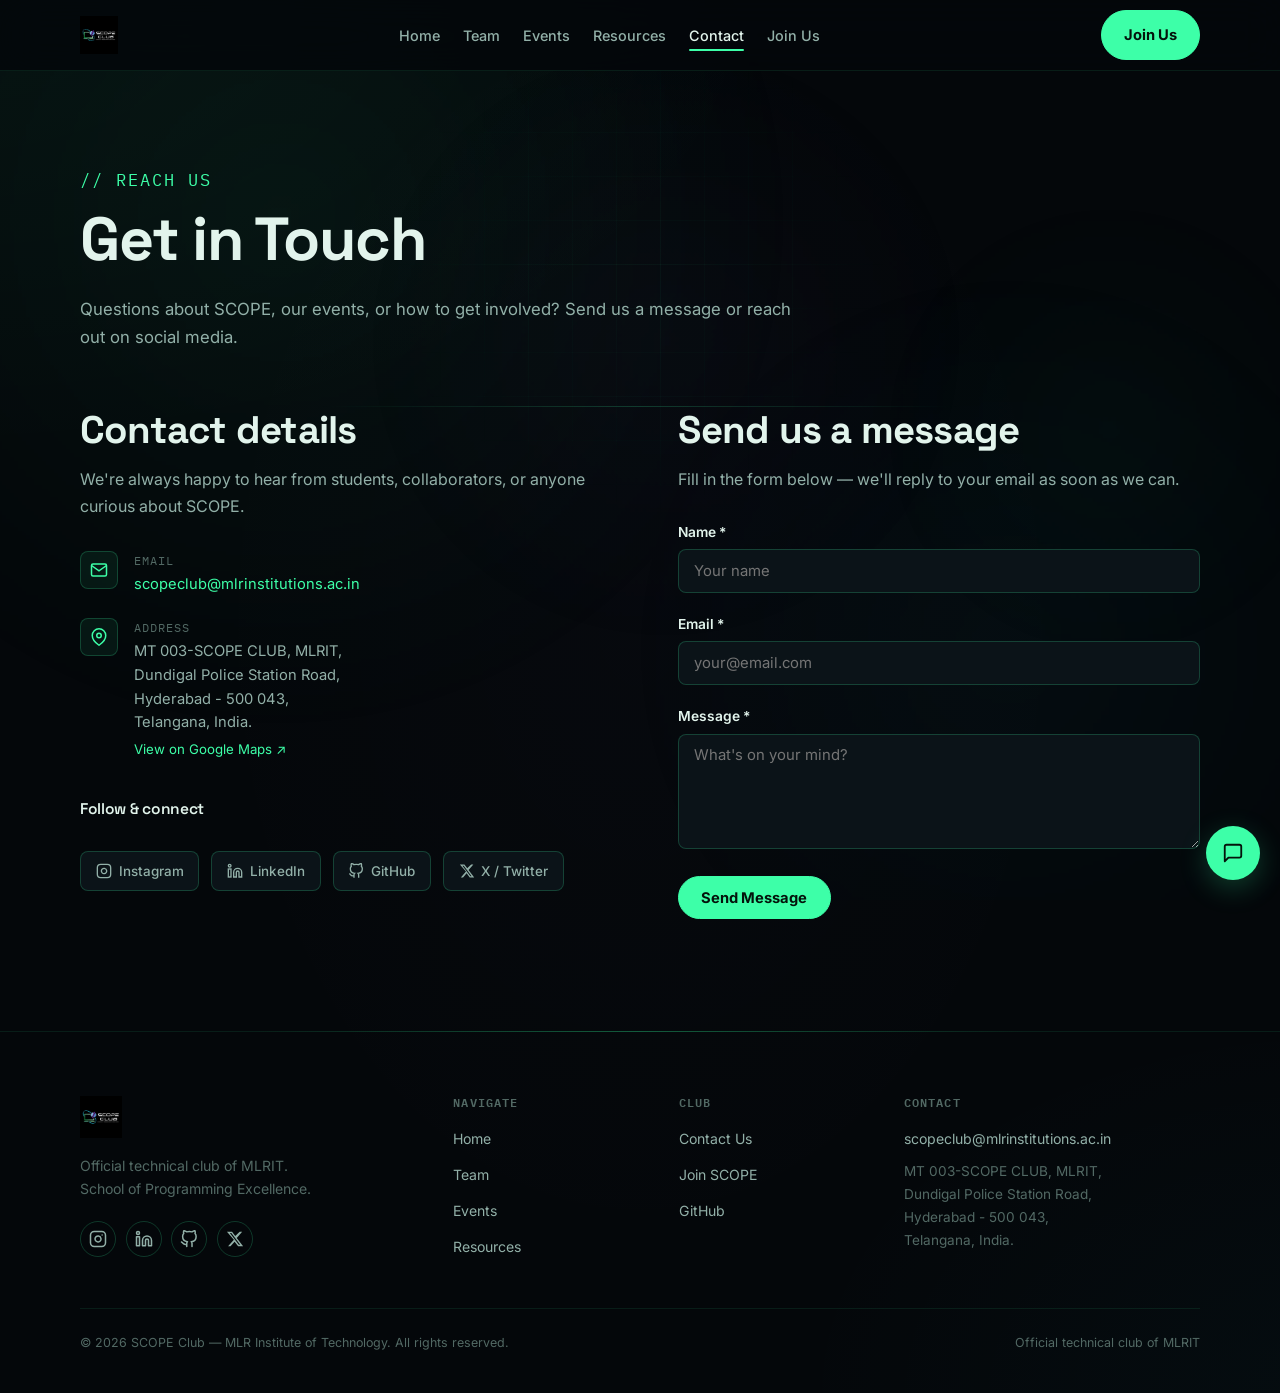
==== contact.html @ 1fbb9dd1 "bro did changes" ====
﻿<!DOCTYPE html>
<html lang="en">

<head>
  <meta charset="UTF-8" />
  <meta name="viewport" content="width=device-width, initial-scale=1.0" />
  <link rel="icon" type="image/svg+xml" href="assets/favicon.svg" />
  <title>Contact — SCOPE Club | MLRIT</title>
  <meta name="description" content="Get in touch with SCOPE Club at MLRIT. Email, address, and social media links." />
  <link rel="preconnect" href="https://fonts.googleapis.com" />
  <link rel="preconnect" href="https://fonts.gstatic.com" crossorigin />
  <link
    href="https://fonts.googleapis.com/css2?family=Space+Grotesk:wght@400;500;600;700&family=Inter:wght@400;500;600&family=IBM+Plex+Mono:wght@400;500&display=swap"
    rel="stylesheet" />
  <link rel="stylesheet" href="css/styles.css" />
</head>

<body>

  <a href="#main-content" class="skip-link">Skip to main content</a>

  <div class="ambient-bg" aria-hidden="true"></div>
  <div id="cursor-field" aria-hidden="true"></div>

  <div id="nav-root"></div>

  <main id="main-content">
    <section class="page-header">
      <div class="container">
        <p class="eyebrow">// reach us</p>
        <h1 class="reveal">Get in Touch</h1>
        <p class="reveal">
          Questions about SCOPE, our events, or how to get involved?
          Send us a message or reach out on social media.
        </p>
      </div>
    </section>

    <section style="padding-top:0; padding-bottom:clamp(4rem,10vw,7rem);">
      <div class="container">
        <div class="contact-layout">

          <!-- Contact info -->
          <div>
            <h2 class="reveal" style="margin-bottom:0.35em;">Contact details</h2>
            <p class="reveal">We're always happy to hear from students, collaborators, or anyone curious about SCOPE.
            </p>

            <ul class="contact-info-list" aria-label="Contact information">

              <li class="contact-info-item reveal">
                <span class="contact-info-icon" aria-hidden="true">
                  <svg width="18" height="18" viewBox="0 0 24 24" fill="none" stroke="currentColor" stroke-width="2">
                    <path d="M4 4h16c1.1 0 2 .9 2 2v12c0 1.1-.9 2-2 2H4c-1.1 0-2-.9-2-2V6c0-1.1.9-2 2-2z" />
                    <polyline points="22,6 12,13 2,6" />
                  </svg>
                </span>
                <div>
                  <span class="contact-info-label">Email</span>
                  <p class="contact-info-text">
                    <a href="mailto:scopeclub@mlrinstitutions.ac.in">scopeclub@mlrinstitutions.ac.in</a>
                  </p>
                </div>
              </li>

              <li class="contact-info-item reveal">
                <span class="contact-info-icon" aria-hidden="true">
                  <svg width="18" height="18" viewBox="0 0 24 24" fill="none" stroke="currentColor" stroke-width="2">
                    <path d="M21 10c0 7-9 13-9 13S3 17 3 10a9 9 0 0 1 18 0z" />
                    <circle cx="12" cy="10" r="3" />
                  </svg>
                </span>
                <div>
                  <span class="contact-info-label">Address</span>
                  <p class="contact-info-text">
                    MT 003-SCOPE CLUB, MLRIT,<br>
                    Dundigal Police Station Road,<br>
                    Hyderabad - 500 043,<br>
                    Telangana, India.<br>
                    <a href="https://maps.google.com/?q=MLR+Institute+of+Technology" target="_blank"
                      rel="noopener noreferrer" style="font-size:0.83rem;margin-top:0.3em;display:inline-block;">
                      View on Google Maps ↗
                    </a>
                  </p>
                </div>
              </li>

            </ul>

            <!-- Social links -->
            <h3 class="reveal" style="margin-top:2.5rem;margin-bottom:1rem;font-size:0.97rem;">Follow &amp; connect</h3>
            <div class="contact-socials-row reveal" aria-label="Social media links">
              <a class="contact-social-btn" href="https://www.instagram.com/mlrit_scope/" target="_blank"
                rel="noopener noreferrer" aria-label="Instagram — @mlrit_scope">
                <svg width="16" height="16" viewBox="0 0 24 24" fill="none" stroke="currentColor" stroke-width="2"
                  aria-hidden="true">
                  <rect x="2" y="2" width="20" height="20" rx="5" />
                  <path d="M16 11.37A4 4 0 1 1 12.63 8 4 4 0 0 1 16 11.37z" />
                  <line x1="17.5" y1="6.5" x2="17.51" y2="6.5" />
                </svg>
                Instagram
              </a>
              <a class="contact-social-btn" href="https://www.linkedin.com/in/scope-club-mlrit/" target="_blank"
                rel="noopener noreferrer" aria-label="LinkedIn">
                <svg width="16" height="16" viewBox="0 0 24 24" fill="none" stroke="currentColor" stroke-width="2"
                  aria-hidden="true">
                  <path d="M16 8a6 6 0 0 1 6 6v7h-4v-7a2 2 0 0 0-2-2 2 2 0 0 0-2 2v7h-4v-7a6 6 0 0 1 6-6z" />
                  <rect x="2" y="9" width="4" height="12" />
                  <circle cx="4" cy="4" r="2" />
                </svg>
                LinkedIn
              </a>
              <a class="contact-social-btn" href="https://github.com/scopeclub" target="_blank"
                rel="noopener noreferrer" aria-label="GitHub — scopeclub">
                <svg width="16" height="16" viewBox="0 0 24 24" fill="none" stroke="currentColor" stroke-width="2"
                  aria-hidden="true">
                  <path
                    d="M9 19c-5 1.5-5-2.5-7-3m14 6v-3.87a3.37 3.37 0 0 0-.94-2.61c3.14-.35 6.44-1.54 6.44-7A5.44 5.44 0 0 0 20 4.77 5.07 5.07 0 0 0 19.91 1S18.73.65 16 2.48a13.38 13.38 0 0 0-7 0C6.27.65 5.09 1 5.09 1A5.07 5.07 0 0 0 5 4.77a5.44 5.44 0 0 0-1.5 3.78c0 5.42 3.3 6.61 6.44 7A3.37 3.37 0 0 0 9 18.13V22" />
                </svg>
                GitHub
              </a>
              <a class="contact-social-btn" href="https://x.com/MlritScope" target="_blank" rel="noopener noreferrer"
                aria-label="X (Twitter) — @MlritScope">
                <svg width="16" height="16" viewBox="0 0 24 24" fill="currentColor" aria-hidden="true">
                  <path
                    d="M18.244 2.25h3.308l-7.227 8.26 8.502 11.24H16.17l-4.714-6.231-5.401 6.231H2.746l7.73-8.835L1.254 2.25H8.08l4.253 5.622zm-1.161 17.52h1.833L7.084 4.126H5.117z" />
                </svg>
                X / Twitter
              </a>
            </div>
          </div>

          <!-- Contact form -->
          <div>
            <h2 class="reveal" style="margin-bottom:0.35em;">Send us a message</h2>
            <p class="reveal" style="margin-bottom:1.75rem;">
              Fill in the form below — we'll reply to your email as soon as we can.
            </p>

            <form class="form reveal" id="contact-form" novalidate aria-label="Contact form">
              <div class="field">
                <label for="contact-name">Name *</label>
                <input type="text" id="contact-name" name="name" autocomplete="name" required placeholder="Your name" />
                <div class="field-error" role="alert" id="contact-name-err"></div>
              </div>

              <div class="field">
                <label for="contact-email">Email *</label>
                <input type="email" id="contact-email" name="email" autocomplete="email" required
                  placeholder="your@email.com" />
                <div class="field-error" role="alert" id="contact-email-err"></div>
              </div>

              <div class="field">
                <label for="contact-message">Message *</label>
                <textarea id="contact-message" name="message" rows="5" required
                  placeholder="What's on your mind?"></textarea>
                <div class="field-error" role="alert" id="contact-message-err"></div>
              </div>

              <button type="submit" class="btn btn-primary">Send Message</button>

              <div class="form-status" id="contact-status" role="status" aria-live="polite"></div>
              <p class="form-note" id="contact-note" style="display:none;">
                No server is configured for this static demo. Your message was not sent —
                please email us directly at
                <a href="mailto:scopeclub@mlrinstitutions.ac.in">scopeclub@mlrinstitutions.ac.in</a>.
              </p>
            </form>
          </div>

        </div>
      </div>
    </section>
  </main>

  <div id="footer-root"></div>

  <script src="js/data.js"></script>
  <script src="js/components.js"></script>
  <script>mountLayout("contact.html");</script>
  <script src="js/main.js"></script>
  <script src="js/forms.js"></script>
  <script>
    /* Contact form init */
    const contactFields = [
      { id: "contact-name", name: "name", label: "Name", type: "text", required: true },
      { id: "contact-email", name: "email", label: "Email", type: "email", required: true },
      { id: "contact-message", name: "message", label: "Message", type: "textarea", required: true },
    ];
    initNativeForm(
      document.getElementById("contact-form"),
      contactFields,
      document.getElementById("contact-status"),
      document.getElementById("contact-note")
    );
  </script>
  <script src="js/chatbot.js"></script>

</body>

</html>
---- css/styles.css ----
/* ============================================================
   SCOPE CLUB — DESIGN SYSTEM
   Dark technical base · SCOPE neon-green identity
   Restrained, purposeful, performant.
   ============================================================ */

/* ---------- Fonts ---------- */
@import url('https://fonts.googleapis.com/css2?family=Space+Grotesk:wght@400;500;600;700&family=Inter:wght@400;500;600&family=IBM+Plex+Mono:wght@400;500&display=swap');

/* ---------- Tokens ---------- */
:root {
  /* Backgrounds */
  --bg: #04070a;
  --bg-elevated: #090f14;
  --bg-card: #0b1318;
  --bg-card-hover: #0f1a22;

  /* Borders */
  --border: rgba(61, 255, 168, 0.09);
  --border-mid: rgba(61, 255, 168, 0.20);
  --border-strong: rgba(61, 255, 168, 0.36);

  /* Text */
  --text: #e2f4ec;
  --text-muted: #92b0a8;
  --text-faint: #526964;

  /* Accent / brand */
  --accent: #3dffa8;
  --accent-dim: #1d9960;
  --accent-glow: rgba(61, 255, 168, 0.22);
  --accent-glow-strong: rgba(61, 255, 168, 0.42);
  --accent-pale: rgba(61, 255, 168, 0.065);

  /* Secondary accents */
  --cyan: #22d3ee;
  --cyan-glow: rgba(34, 211, 238, 0.22);
  --purple: #a78bfa;

  /* Semantic */
  --danger: #f87171;
  --warning: #fbbf24;
  --success: #34d399;

  /* Typography */
  --font-display: "Space Grotesk", "Segoe UI", system-ui, sans-serif;
  --font-body: "Inter", "Segoe UI", system-ui, sans-serif;
  --font-mono: "IBM Plex Mono", "Courier New", monospace;

  /* Layout */
  --max-width: 1200px;
  --radius-xs: 4px;
  --radius-sm: 8px;
  --radius-md: 14px;
  --radius-lg: 22px;
  --radius-xl: 32px;
  --gap: clamp(1rem, 2.5vw, 1.75rem);

  /* Motion */
  --ease: cubic-bezier(0.22, 1, 0.36, 1);
  --ease-out: cubic-bezier(0, 0, 0.2, 1);
  --dur-fast: 150ms;
  --dur-mid: 260ms;
  --dur-slow: 420ms;
}

/* Collapse motion for prefers-reduced-motion */
@media (prefers-reduced-motion: reduce) {
  :root {
    --dur-fast: 0ms;
    --dur-mid: 0ms;
    --dur-slow: 0ms;
  }

  *,
  *::before,
  *::after {
    animation-duration: 0.01ms !important;
    animation-iteration-count: 1 !important;
    transition-duration: 0.01ms !important;
    scroll-behavior: auto !important;
  }
}

/* ============================================================
   RESET / BASE
   ============================================================ */
*,
*::before,
*::after {
  box-sizing: border-box;
}

html {
  scroll-behavior: smooth;
}

body {
  margin: 0;
  background: var(--bg);
  color: var(--text);
  font-family: var(--font-body);
  line-height: 1.65;
  -webkit-font-smoothing: antialiased;
  overflow-x: hidden;
}

img {
  max-width: 100%;
  display: block;
  height: auto;
}

a {
  color: var(--accent);
  text-decoration: none;
  transition: color var(--dur-fast) var(--ease);
}

a:hover {
  color: #6bffbe;
  text-decoration: none;
}

h1,
h2,
h3,
h4,
h5 {
  font-family: var(--font-display);
  line-height: 1.15;
  margin: 0 0 0.5em;
  letter-spacing: -0.02em;
  color: var(--text);
}

h1 {
  font-size: clamp(2.2rem, 5.5vw, 3.8rem);
  font-weight: 700;
}

h2 {
  font-size: clamp(1.6rem, 3.2vw, 2.4rem);
  font-weight: 700;
  line-height: 1.18;
}

h3 {
  font-size: clamp(1.1rem, 2vw, 1.3rem);
  font-weight: 600;
}

h4 {
  font-size: 1rem;
  font-weight: 600;
}

p {
  margin: 0 0 1em;
  color: var(--text-muted);
  max-width: 65ch;
}

p:last-child {
  margin-bottom: 0;
}

ul,
ol {
  margin: 0;
  padding: 0;
}

.container {
  max-width: var(--max-width);
  margin: 0 auto;
  padding: 0 clamp(1.25rem, 5vw, 2.5rem);
}

section {
  padding: clamp(3rem, 7vw, 5.5rem) 0;
}

/* Universal focus ring */
:focus-visible {
  outline: 2px solid var(--accent);
  outline-offset: 3px;
  border-radius: var(--radius-sm);
}

.visually-hidden {
  position: absolute;
  width: 1px;
  height: 1px;
  overflow: hidden;
  clip: rect(0 0 0 0);
  white-space: nowrap;
}

/* ============================================================
   ATMOSPHERE LAYERS
   ============================================================ */

/* ── Deep base warmth ──────────────────────────────────────
   A very subtle radial gradient sitting at the body level
   creates depth without adding DOM elements.
   The green source is top-left (logo identity).
   The cyan source is bottom-right (secondary).
   Both are barely perceptible — ambient light, not wallpaper.
   ─────────────────────────────────────────────────────────── */
body {
  background:
    radial-gradient(ellipse 120% 60% at -5% 0%, rgba(61, 255, 168, 0.038) 0%, transparent 55%),
    radial-gradient(ellipse 80% 50% at 105% 100%, rgba(34, 211, 238, 0.028) 0%, transparent 55%),
    radial-gradient(ellipse 60% 80% at 50% 45%, rgba(167, 139, 250, 0.016) 0%, transparent 60%),
    var(--bg);
}

/* ── Animated ambient orb layer ───────────────────────────
   Two large blurred light sources that drift extremely slowly.
   No hard circles — softened to pure radial blur.
   ─────────────────────────────────────────────────────────── */
.ambient-bg {
  position: fixed;
  inset: 0;
  z-index: 0;
  pointer-events: none;
  overflow: hidden;
}

/* Primary: neon-green — top-left, SCOPE identity anchor */
.ambient-bg::before {
  content: "";
  position: absolute;
  width: 1200px;
  height: 1200px;
  top: -380px;
  left: -320px;
  background: radial-gradient(circle,
      rgba(61, 255, 168, 0.048) 0%,
      rgba(61, 255, 168, 0.018) 35%,
      transparent 62%);
  border-radius: 50%;
  filter: blur(2px);
  animation: scopeAmbientA 32s ease-in-out infinite alternate;
}

/* Secondary: cyan — bottom-right, depth counterpoint */
.ambient-bg::after {
  content: "";
  position: absolute;
  width: 900px;
  height: 900px;
  bottom: -200px;
  right: -180px;
  background: radial-gradient(circle,
      rgba(34, 211, 238, 0.032) 0%,
      rgba(34, 211, 238, 0.010) 38%,
      transparent 62%);
  border-radius: 50%;
  filter: blur(2px);
  animation: scopeAmbientB 44s ease-in-out infinite alternate-reverse;
}

/* Tertiary: restrained purple — centre-screen, barely visible */
#ambient-extra {
  position: fixed;
  width: 700px;
  height: 700px;
  top: 38%;
  left: 52%;
  transform: translate(-50%, -50%);
  background: radial-gradient(circle,
      rgba(167, 139, 250, 0.022) 0%,
      rgba(167, 139, 250, 0.006) 42%,
      transparent 65%);
  border-radius: 50%;
  filter: blur(1px);
  pointer-events: none;
  z-index: 0;
  animation: scopeAmbientC 52s ease-in-out infinite alternate;
}

/* Quaternary: warm green mid-right — added by JS, balances composition */
#ambient-warm {
  position: fixed;
  width: 500px;
  height: 500px;
  top: 20%;
  right: -80px;
  background: radial-gradient(circle,
      rgba(61, 255, 168, 0.022) 0%,
      transparent 68%);
  border-radius: 50%;
  filter: blur(1px);
  pointer-events: none;
  z-index: 0;
  animation: scopeAmbientD 38s ease-in-out infinite alternate-reverse;
}

/* Drift keyframes — very small displacement, very slow */
@keyframes scopeAmbientA {
  0% {
    transform: translate(0, 0) scale(1);
  }

  33% {
    transform: translate(40px, 25px) scale(1.04);
  }

  66% {
    transform: translate(20px, 50px) scale(0.98);
  }

  100% {
    transform: translate(60px, 35px) scale(1.06);
  }
}

@keyframes scopeAmbientB {
  0% {
    transform: translate(0, 0) scale(1);
  }

  40% {
    transform: translate(-30px, -20px) scale(1.05);
  }

  100% {
    transform: translate(-55px, -40px) scale(1.08);
  }
}

@keyframes scopeAmbientC {
  0% {
    transform: translate(-50%, -50%) scale(1);
  }

  50% {
    transform: translate(calc(-50% + 30px), calc(-50% - 20px)) scale(1.06);
  }

  100% {
    transform: translate(calc(-50% - 25px), calc(-50% + 35px)) scale(0.96);
  }
}

@keyframes scopeAmbientD {
  0% {
    transform: translate(0, 0) scale(1);
  }

  100% {
    transform: translate(-35px, 45px) scale(1.10);
  }
}

@media (prefers-reduced-motion: reduce) {

  .ambient-bg::before,
  .ambient-bg::after,
  #ambient-extra,
  #ambient-warm {
    animation: none;
  }
}

/* ── Engineering grid ──────────────────────────────────────
   Very faint technical grid visible at rest.
   On desktop: cursor-reactive mask reveals it locally (opacity 0.4).
   On mobile/touch: fully static at opacity 0.06 — barely there.
   ─────────────────────────────────────────────────────────── */
#cursor-field {
  position: fixed;
  inset: 0;
  z-index: 0;
  pointer-events: none;
  /* Two grids: fine (44px) main grid + coarser (132px) structure grid */
  background-image:
    linear-gradient(rgba(61, 255, 168, 0.07) 1px, transparent 1px),
    linear-gradient(90deg, rgba(61, 255, 168, 0.07) 1px, transparent 1px),
    linear-gradient(rgba(61, 255, 168, 0.035) 1px, transparent 1px),
    linear-gradient(90deg, rgba(61, 255, 168, 0.035) 1px, transparent 1px);
  background-size: 44px 44px, 44px 44px, 132px 132px, 132px 132px;
  /* Cursor-reactive radial reveal — moderate radius, low opacity */
  -webkit-mask-image: radial-gradient(380px circle at var(--mx, 50%) var(--my, 30%),
      black 0%, rgba(0, 0, 0, 0.4) 45%, transparent 70%);
  mask-image: radial-gradient(380px circle at var(--mx, 50%) var(--my, 30%),
      black 0%, rgba(0, 0, 0, 0.4) 45%, transparent 70%);
  opacity: 0.45;
}

/* Touch / smaller screens: static grid, no mask, very low opacity */
@media (max-width: 860px),
(hover: none) {
  #cursor-field {
    -webkit-mask-image: none;
    mask-image: none;
    opacity: 0.06;
    background-image:
      linear-gradient(rgba(61, 255, 168, 0.06) 1px, transparent 1px),
      linear-gradient(90deg, rgba(61, 255, 168, 0.06) 1px, transparent 1px);
    background-size: 44px 44px;
  }
}

@media (prefers-reduced-motion: reduce) {
  #cursor-field {
    -webkit-mask-image: none;
    mask-image: none;
    opacity: 0.06;
  }
}

/* ── Soft cursor glow ──────────────────────────────────────
   A second fixed layer: purely a radial glow that follows the
   cursor. Much larger than the grid but very low opacity.
   Completely separate from the grid — never obscures content.
   ─────────────────────────────────────────────────────────── */
#cursor-glow {
  position: fixed;
  inset: 0;
  z-index: 0;
  pointer-events: none;
  background: radial-gradient(360px circle at var(--gx, 50%) var(--gy, 50%),
      rgba(61, 255, 168, 0.055) 0%,
      rgba(61, 255, 168, 0.018) 40%,
      transparent 70%);
  opacity: 0;
  transition: opacity 0.6s ease;
}

#cursor-glow.is-active {
  opacity: 1;
}

@media (hover: none),
(prefers-reduced-motion: reduce) {
  #cursor-glow {
    display: none;
  }
}

/* ── Particle canvas ───────────────────────────────────────
   Intentionally low opacity — nodes should feel like background
   noise, not foreground elements.
   ─────────────────────────────────────────────────────────── */
#particle-canvas {
  position: fixed;
  inset: 0;
  z-index: 0;
  pointer-events: none;
  opacity: 0.38;
}

/* ── Z-index stacking ──────────────────────────────────────
   atmosphere (0) → content (1) → nav (200) → modals (1000+)
   ─────────────────────────────────────────────────────────── */
body>* {
  position: relative;
  z-index: 1;
}

#cursor-field,
#cursor-glow,
#particle-canvas,
.ambient-bg,
#ambient-extra,
#ambient-warm {
  z-index: 0;
}

/* ============================================================
   NAVIGATION
   ============================================================ */
.site-nav {
  position: sticky;
  top: 0;
  z-index: 200;
  background: rgba(4, 7, 10, 0.82);
  backdrop-filter: blur(20px) saturate(1.6);
  -webkit-backdrop-filter: blur(20px) saturate(1.6);
  border-bottom: 1px solid var(--border);
  transition: border-color var(--dur-slow) var(--ease),
    box-shadow var(--dur-slow) var(--ease);
}

.site-nav.is-scrolled {
  border-bottom-color: var(--border-mid);
  box-shadow: 0 1px 40px rgba(61, 255, 168, 0.07);
}

.nav-inner {
  display: flex;
  align-items: center;
  justify-content: space-between;
  height: 70px;
  gap: 1rem;
}

.brand {
  display: flex;
  align-items: center;
  flex-shrink: 0;
}

.brand-logo {
  height: 38px;
  width: auto;
  object-fit: contain;
  display: block;
}

.nav-links {
  display: flex;
  gap: clamp(0.8rem, 1.8vw, 1.8rem);
  list-style: none;
  align-items: center;
}

.nav-links a {
  color: var(--text-muted);
  font-size: 0.9rem;
  font-weight: 500;
  padding: 0.35em 0;
  border-bottom: 2px solid transparent;
  transition: color var(--dur-fast) var(--ease),
    border-color var(--dur-fast) var(--ease);
}

.nav-links a:hover,
.nav-links a[aria-current="page"] {
  color: var(--text);
  border-color: var(--accent);
  text-decoration: none;
}

.nav-cta {
  font-size: 0.85rem;
  padding: 0.6em 1.25em;
  white-space: nowrap;
  flex-shrink: 0;
}

/* Hamburger */
.nav-toggle {
  display: none;
  flex-direction: column;
  justify-content: center;
  gap: 5px;
  background: none;
  border: 1px solid var(--border-mid);
  border-radius: var(--radius-sm);
  color: var(--text);
  width: 44px;
  height: 44px;
  padding: 10px;
  cursor: pointer;
  flex-shrink: 0;
}

.hamburger-bar {
  display: block;
  width: 100%;
  height: 2px;
  background: currentColor;
  border-radius: 2px;
  transition: transform var(--dur-mid) var(--ease), opacity var(--dur-mid) var(--ease);
}

.nav-toggle.is-open .hamburger-bar:nth-child(1) {
  transform: translateY(7px) rotate(45deg);
}

.nav-toggle.is-open .hamburger-bar:nth-child(2) {
  opacity: 0;
}

.nav-toggle.is-open .hamburger-bar:nth-child(3) {
  transform: translateY(-7px) rotate(-45deg);
}

@media (max-width: 860px) {
  .nav-links {
    position: fixed;
    inset: 70px 0 0 0;
    flex-direction: column;
    align-items: flex-start;
    background: rgba(7, 11, 14, 0.97);
    backdrop-filter: blur(20px);
    -webkit-backdrop-filter: blur(20px);
    padding: 2rem clamp(1.25rem, 5vw, 2.5rem);
    gap: 0.5rem;
    border-top: 1px solid var(--border);
    transform: translateX(100%);
    transition: transform var(--dur-mid) var(--ease);
    z-index: 190;
  }

  .nav-links a {
    font-size: 1.05rem;
    padding: 0.7em 0;
  }

  .nav-links.is-open {
    transform: translateX(0);
  }

  .nav-toggle {
    display: flex;
  }

  .nav-cta {
    display: none;
  }
}

/* ============================================================
   BUTTONS
   ============================================================ */
.btn {
  --btn-x: 0px;
  --btn-y: 0px;
  display: inline-flex;
  align-items: center;
  gap: 0.45em;
  padding: 0.78em 1.5em;
  border-radius: 999px;
  border: 1px solid var(--border-strong);
  background: transparent;
  color: var(--text);
  font-family: var(--font-body);
  font-weight: 600;
  font-size: 0.92rem;
  cursor: pointer;
  text-decoration: none;
  transform: translate(var(--btn-x), var(--btn-y));
  transition: transform var(--dur-fast) var(--ease),
    background var(--dur-fast) var(--ease),
    border-color var(--dur-fast) var(--ease),
    box-shadow var(--dur-fast) var(--ease),
    color var(--dur-fast) var(--ease);
  white-space: nowrap;
}

.btn:hover,
.btn:focus-visible {
  text-decoration: none;
  border-color: var(--accent);
  color: var(--accent);
  box-shadow: 0 2px 16px var(--accent-glow);
}

/* Primary button — only glow on hover, not resting state */
.btn-primary {
  background: var(--accent);
  color: #04130b;
  border-color: var(--accent);
  font-weight: 700;
}

.btn-primary:hover,
.btn-primary:focus-visible {
  background: #5cffc0;
  border-color: #5cffc0;
  color: #04130b;
  box-shadow: 0 4px 24px var(--accent-glow);
}

.btn-sm {
  padding: 0.55em 1.1em;
  font-size: 0.84rem;
}

.btn:disabled {
  opacity: 0.45;
  cursor: not-allowed;
  pointer-events: none;
}

/* ============================================================
   CARDS
   ============================================================ */
.card {
  position: relative;
  background: var(--bg-card);
  border: 1px solid var(--border);
  border-radius: var(--radius-md);
  overflow: hidden;
  transition:
    transform var(--dur-mid) var(--ease),
    box-shadow var(--dur-mid) var(--ease),
    border-color var(--dur-mid) var(--ease),
    background var(--dur-mid) var(--ease);
  will-change: transform;
}

/* Accent top-edge reveal on hover */
.card::before {
  content: "";
  position: absolute;
  top: 0;
  left: 0;
  right: 0;
  height: 2px;
  background: linear-gradient(90deg, transparent, var(--accent), transparent);
  opacity: 0;
  transition: opacity var(--dur-mid) var(--ease);
  z-index: 1;
}

.card:hover::before,
.card:focus-within::before {
  opacity: 1;
}

.card:hover,
.card:focus-within {
  background: var(--bg-card-hover);
  border-color: var(--border-mid);
  box-shadow: 0 16px 48px rgba(0, 0, 0, 0.5),
    0 0 0 1px var(--border-mid);
}

/* Tilt — desktop only, respects reduced-motion */
@media (hover: hover) and (prefers-reduced-motion: no-preference) {
  .card.tilt {
    transform: perspective(800px) rotateX(var(--rx, 0deg)) rotateY(var(--ry, 0deg)) translateY(var(--ty, 0px));
  }
}

.card-media {
  aspect-ratio: 16 / 9;
  background: var(--bg-elevated);
  overflow: hidden;
}

.card-media img {
  width: 100%;
  height: 100%;
  object-fit: cover;
  transition: transform var(--dur-slow) var(--ease);
}

.card:hover .card-media img {
  transform: scale(1.04);
}

.card-body {
  padding: 1.25rem 1.35rem 1.35rem;
}

.card-meta {
  display: flex;
  align-items: center;
  gap: 0.5em;
  flex-wrap: wrap;
  font-size: 0.8rem;
  color: var(--text-faint);
  margin-bottom: 0.6em;
}

.card-meta svg {
  flex-shrink: 0;
}

.card-title {
  font-family: var(--font-display);
  font-size: 1.05rem;
  font-weight: 600;
  margin: 0 0 0.4em;
  color: var(--text);
}

.card-desc {
  font-size: 0.88rem;
  line-height: 1.55;
  color: var(--text-muted);
  margin: 0 0 0.9em;
  max-width: none;
}

/* ============================================================
   BADGES
   ============================================================ */
.badge {
  display: inline-flex;
  align-items: center;
  gap: 0.35em;
  font-family: var(--font-mono);
  font-size: 0.7rem;
  font-weight: 500;
  letter-spacing: 0.04em;
  padding: 0.25em 0.7em;
  border-radius: 999px;
  border: 1px solid var(--border-mid);
  color: var(--accent);
  white-space: nowrap;
}

.badge.live {
  background: var(--accent);
  color: #04130b;
  border-color: var(--accent);
  font-weight: 700;
}

@media (prefers-reduced-motion: reduce) {
  .badge.live {
    animation: none;
  }
}

.badge.live .dot {
  width: 6px;
  height: 6px;
  border-radius: 50%;
  background: #04130b;
  display: inline-block;
  animation: livePulse 1.6s ease-in-out infinite;
}

.badge.upcoming {
  color: var(--cyan);
  border-color: rgba(34, 211, 238, 0.35);
}

.badge.past {
  color: var(--text-faint);
  border-color: var(--border);
}

.cat-badge {
  color: var(--cyan);
  border-color: rgba(34, 211, 238, 0.3);
}

@keyframes livePulse {

  0%,
  100% {
    opacity: 1;
    transform: scale(1);
  }

  50% {
    opacity: 0.4;
    transform: scale(0.8);
  }
}

/* ============================================================
   SECTION LABELS / EYEBROW
   ============================================================ */
.eyebrow {
  font-family: var(--font-mono);
  font-size: 0.78rem;
  letter-spacing: 0.12em;
  text-transform: uppercase;
  color: var(--accent);
  margin-bottom: 0.85em;
}

.section-header {
  margin-bottom: clamp(2rem, 5vw, 3.5rem);
}

.section-header p {
  font-size: 1.05rem;
  max-width: 55ch;
}

/* ============================================================
   GRIDS
   ============================================================ */
.grid {
  display: grid;
  gap: var(--gap);
  grid-template-columns: repeat(auto-fill, minmax(280px, 1fr));
}

.grid-2 {
  display: grid;
  gap: var(--gap);
  grid-template-columns: repeat(auto-fill, minmax(340px, 1fr));
}

/* ============================================================
   SCROLL REVEAL
   ============================================================ */
.reveal {
  opacity: 0;
  transform: translateY(22px);
  transition:
    opacity var(--dur-slow) var(--ease),
    transform var(--dur-slow) var(--ease);
}

.reveal.is-visible {
  opacity: 1;
  transform: none;
}

/* Tab status dots */
.tab-dot {
  display: inline-block;
  width: 7px;
  height: 7px;
  border-radius: 50%;
  margin-right: 0.3em;
  vertical-align: middle;
  flex-shrink: 0;
}

.tab-dot--live {
  background: var(--accent);
  animation: livePulse 1.8s ease-in-out infinite;
}

.tab-dot--upcoming {
  background: var(--cyan);
}

.tab[aria-selected="true"] .tab-dot--live,
.tab[aria-selected="true"] .tab-dot--upcoming {
  animation: none;
  background: #04130b;
}

@media (prefers-reduced-motion: reduce) {
  .tab-dot--live {
    animation: none;
  }
}

/* Skip to main content — accessibility */
.skip-link {
  position: absolute;
  top: -100px;
  left: 1rem;
  z-index: 9999;
  background: var(--accent);
  color: #04130b;
  padding: 0.6em 1.2em;
  border-radius: var(--radius-sm);
  font-weight: 700;
  font-size: 0.9rem;
  text-decoration: none;
  transition: top var(--dur-fast) var(--ease);
}

.skip-link:focus {
  top: 1rem;
}

/* ============================================================
   TABS / FILTER BAR
   ============================================================ */
.tabs,
.filter-bar {
  display: flex;
  gap: 0.5rem;
  flex-wrap: wrap;
  margin-bottom: 2.25rem;
}

.tab,
.chip {
  font-family: var(--font-body);
  font-size: 0.86rem;
  font-weight: 600;
  padding: 0.55em 1.15em;
  border-radius: 999px;
  border: 1px solid var(--border-mid);
  background: transparent;
  color: var(--text-muted);
  cursor: pointer;
  transition: all var(--dur-fast) var(--ease);
}

.tab:hover,
.chip:hover {
  border-color: var(--accent);
  color: var(--accent);
}

.tab[aria-selected="true"],
.chip[aria-pressed="true"] {
  background: var(--accent);
  border-color: var(--accent);
  color: #04130b;
}

.empty-state {
  grid-column: 1 / -1;
  text-align: center;
  padding: 3.5rem 1rem;
  color: var(--text-faint);
  border: 1px dashed var(--border);
  border-radius: var(--radius-md);
  font-size: 0.92rem;
}

/* ============================================================
   HERO
   ============================================================ */
.hero {
  position: relative;
  z-index: 1;
  padding: clamp(4rem, 11vw, 8rem) 0 clamp(3rem, 7vw, 5rem);
  overflow: hidden;
}

.hero-inner {
  display: grid;
  gap: clamp(2rem, 5vw, 4rem);
  align-items: center;
}

@media (min-width: 860px) {
  .hero-inner {
    grid-template-columns: 1fr auto;
  }
}

.hero-content {
  max-width: 640px;
}

.hero-title {
  font-size: clamp(2.4rem, 5.5vw, 3.8rem);
  font-weight: 700;
  line-height: 1.1;
  letter-spacing: -0.03em;
  margin-bottom: 0.5em;
}

.hero-title .accent-word {
  color: var(--accent);
  text-shadow: 0 0 30px rgba(61, 255, 168, 0.2);
}

.hero-title .muted-word {
  color: var(--text-muted);
}

.hero-subtitle {
  font-size: clamp(1rem, 1.8vw, 1.15rem);
  line-height: 1.65;
  color: var(--text-muted);
  max-width: 52ch;
  margin-bottom: 2rem;
}

.hero-actions {
  display: flex;
  gap: 0.85rem;
  flex-wrap: wrap;
}

.hero-visual {
  position: relative;
  flex-shrink: 0;
}

.hero-badge-card {
  background: var(--bg-card);
  border: 1px solid var(--border-strong);
  border-radius: var(--radius-md);
  padding: 1.25rem 1.5rem;
  font-family: var(--font-mono);
  font-size: 0.82rem;
  line-height: 1.8;
  color: var(--text-muted);
  min-width: min(220px, 90vw);
  max-width: 280px;
  box-shadow: 0 0 0 1px var(--border),
    0 8px 40px rgba(0, 0, 0, 0.5),
    inset 0 1px 0 rgba(61, 255, 168, 0.08);
  position: relative;
  overflow: hidden;
}

/* Animated top shimmer line on badge card */
.hero-badge-card::before {
  content: "";
  position: absolute;
  top: 0;
  left: -100%;
  width: 200%;
  height: 1px;
  background: linear-gradient(90deg, transparent 0%, var(--accent) 50%, transparent 100%);
  animation: shimmerLine 4s ease-in-out infinite;
}

@keyframes shimmerLine {
  0% {
    left: -100%;
    opacity: 0;
  }

  20% {
    opacity: 1;
  }

  80% {
    opacity: 1;
  }

  100% {
    left: 100%;
    opacity: 0;
  }
}

@media (prefers-reduced-motion: reduce) {
  .hero-badge-card::before {
    animation: none;
    opacity: 0;
  }
}

.hero-badge-card .acc {
  color: var(--accent);
}

.hero-badge-card .cyn {
  color: var(--cyan);
}

.hero-badge-card .dim {
  color: var(--text-faint);
}

/* ============================================================
   HOME — ABOUT STRIP
   ============================================================ */
.about-section {
  background: var(--bg-elevated);
  border-top: 1px solid var(--border);
  border-bottom: 1px solid var(--border);
}

.about-grid {
  display: grid;
  gap: clamp(2rem, 5vw, 4rem);
  align-items: start;
}

@media (min-width: 860px) {
  .about-grid {
    grid-template-columns: 1fr 1fr;
  }
}

.about-stat-grid {
  display: grid;
  grid-template-columns: 1fr 1fr;
  gap: 1rem;
  margin-top: 1.5rem;
}

.about-stat {
  background: var(--bg-card);
  border: 1px solid var(--border);
  border-radius: var(--radius-sm);
  padding: 1.1rem;
  text-align: center;
  transition: border-color var(--dur-mid) var(--ease);
}

.about-stat:hover {
  border-color: var(--border-mid);
}

.about-stat-label {
  font-family: var(--font-mono);
  font-size: 0.72rem;
  color: var(--text-faint);
  letter-spacing: 0.08em;
  text-transform: uppercase;
  display: block;
  margin-top: 0.3em;
}

/* About story items */
.about-story-list {
  display: flex;
  flex-direction: column;
  gap: 1.25rem;
  list-style: none;
}

.about-story-item {
  display: flex;
  gap: 1rem;
  align-items: flex-start;
}

.about-story-icon {
  flex-shrink: 0;
  width: 36px;
  height: 36px;
  border-radius: var(--radius-sm);
  background: var(--accent-pale);
  border: 1px solid var(--border-mid);
  display: flex;
  align-items: center;
  justify-content: center;
  font-size: 1rem;
}

.about-story-text {
  font-size: 0.92rem;
  line-height: 1.6;
  color: var(--text-muted);
  margin: 0;
  max-width: none;
}

/* ============================================================
   HOME — WHAT WE DO
   ============================================================ */
.what-we-do-grid {
  display: grid;
  gap: var(--gap);
  grid-template-columns: repeat(auto-fill, minmax(200px, 1fr));
}

.wwd-card {
  background: var(--bg-card);
  border: 1px solid var(--border);
  border-radius: var(--radius-md);
  padding: 1.5rem 1.35rem;
  transition:
    border-color var(--dur-mid) var(--ease),
    background var(--dur-mid) var(--ease),
    transform var(--dur-mid) var(--ease),
    box-shadow var(--dur-mid) var(--ease);
  position: relative;
  overflow: hidden;
}

.wwd-card::after {
  content: "";
  position: absolute;
  bottom: 0;
  left: 0;
  width: 3px;
  height: 0;
  background: var(--accent);
  border-radius: 0 2px 2px 0;
  transition: height var(--dur-mid) var(--ease);
}

.wwd-card:hover {
  border-color: var(--border-strong);
  background: var(--bg-card-hover);
  transform: translateY(-4px);
  box-shadow: 0 12px 36px rgba(0, 0, 0, 0.4), 0 0 0 1px var(--border-mid);
}

.wwd-card:hover::after {
  height: 100%;
}

.wwd-icon {
  font-size: 1.6rem;
  margin-bottom: 0.75rem;
  display: block;
}

.wwd-title {
  font-family: var(--font-display);
  font-size: 0.97rem;
  font-weight: 600;
  color: var(--text);
  margin: 0 0 0.35em;
}

.wwd-desc {
  font-size: 0.84rem;
  line-height: 1.55;
  color: var(--text-faint);
  margin: 0;
  max-width: none;
}

/* ============================================================
   HOME — WHY JOIN
   ============================================================ */
.why-join-section {
  background: var(--bg-elevated);
  border-top: 1px solid var(--border);
  border-bottom: 1px solid var(--border);
}

.why-join-grid {
  display: grid;
  gap: var(--gap);
  grid-template-columns: repeat(auto-fill, minmax(240px, 1fr));
  margin-top: 2.5rem;
}

.why-item {
  display: flex;
  gap: 1rem;
  align-items: flex-start;
}

.why-icon {
  flex-shrink: 0;
  width: 42px;
  height: 42px;
  border-radius: var(--radius-sm);
  background: var(--accent-pale);
  border: 1px solid var(--border-mid);
  display: flex;
  align-items: center;
  justify-content: center;
  font-size: 1.2rem;
}

.why-content h3 {
  font-size: 0.97rem;
  margin: 0 0 0.25em;
  color: var(--text);
}

.why-content p {
  font-size: 0.86rem;
  line-height: 1.55;
  color: var(--text-muted);
  margin: 0;
  max-width: none;
}

/* ============================================================
   HOME — CTA STRIP
   ============================================================ */
.cta-strip {
  text-align: center;
  padding: clamp(3.5rem, 9vw, 6rem) 0;
}

.cta-strip h2 {
  margin-bottom: 0.5em;
}

.cta-strip p {
  margin: 0 auto 2rem;
  font-size: 1.05rem;
}

.cta-actions {
  display: flex;
  gap: 1rem;
  justify-content: center;
  flex-wrap: wrap;
}

/* ============================================================
   EVENTS PAGE
   ============================================================ */
.event-card .card-media {
  aspect-ratio: 3 / 2;
}

/* ============================================================
   TEAM PAGE
   ============================================================ */
.team-section+.team-section {
  margin-top: 3.5rem;
}

.team-section-title {
  font-family: var(--font-mono);
  font-size: 0.78rem;
  letter-spacing: 0.1em;
  text-transform: uppercase;
  color: var(--accent);
  margin-bottom: 1.25rem;
  padding-bottom: 0.75rem;
  border-bottom: 1px solid var(--border);
}

.member-card {
  text-align: center;
  padding-bottom: 1.25rem;
}

.member-photo {
  aspect-ratio: 1;
  border-radius: var(--radius-md) var(--radius-md) 0 0;
  background: var(--bg-elevated);
  overflow: hidden;
  display: flex;
  align-items: center;
  justify-content: center;
}

.member-photo img {
  width: 100%;
  height: 100%;
  object-fit: cover;
}

.avatar-placeholder {
  width: 100%;
  height: 100%;
  display: flex;
  align-items: center;
  justify-content: center;
  color: var(--text-faint);
  background: var(--bg-elevated);
}

.member-info {
  padding: 1rem 1rem 0;
}

.member-name {
  margin-bottom: 0.2em;
}

.member-role {
  font-size: 0.83rem;
  color: var(--text-faint);
  margin: 0;
}

.member-socials {
  display: flex;
  justify-content: center;
  gap: 0.6rem;
  margin-top: 0.85rem;
  padding: 0 1rem;
  opacity: 0;
  transform: translateY(5px);
  transition: opacity var(--dur-fast) var(--ease), transform var(--dur-fast) var(--ease);
}

.member-card:hover .member-socials,
.member-card:focus-within .member-socials {
  opacity: 1;
  transform: none;
}

/* Always visible on touch */
@media (hover: none) {
  .member-socials {
    opacity: 1;
    transform: none;
  }
}

.member-socials a {
  width: 32px;
  height: 32px;
  display: inline-flex;
  align-items: center;
  justify-content: center;
  border: 1px solid var(--border-strong);
  border-radius: 50%;
  color: var(--text-muted);
  font-size: 0.78rem;
  font-weight: 700;
  font-family: var(--font-mono);
  transition: background var(--dur-fast) var(--ease), color var(--dur-fast) var(--ease);
}

.member-socials a:hover {
  background: var(--accent);
  color: #04130b;
  border-color: var(--accent);
}

/* Board grid — narrower min-width so board cards sit in a tighter, centred row */
.board-grid {
  grid-template-columns: repeat(auto-fill, minmax(200px, 1fr));
  max-width: 720px;
}

/* Team empty state */
.team-placeholder-note {
  padding: 2.5rem 1.5rem;
  border: 1px dashed var(--border-mid);
  border-radius: var(--radius-md);
  text-align: center;
  color: var(--text-faint);
  font-size: 0.9rem;
}

/* ============================================================
   RESOURCES
   ============================================================ */
.res-type {
  font-size: 0.78rem;
  color: var(--text-faint);
  text-transform: capitalize;
}

/* ============================================================
   CONTACT PAGE
   ============================================================ */
.contact-layout {
  display: grid;
  gap: clamp(2.5rem, 6vw, 5rem);
  align-items: start;
}

@media (min-width: 860px) {
  .contact-layout {
    grid-template-columns: 1fr 1fr;
  }
}

.contact-info-list {
  list-style: none;
  display: flex;
  flex-direction: column;
  gap: 1.35rem;
  margin-top: 2rem;
}

.contact-info-item {
  display: flex;
  gap: 1rem;
  align-items: flex-start;
}

.contact-info-icon {
  flex-shrink: 0;
  width: 38px;
  height: 38px;
  background: var(--accent-pale);
  border: 1px solid var(--border-mid);
  border-radius: var(--radius-sm);
  display: flex;
  align-items: center;
  justify-content: center;
  color: var(--accent);
}

.contact-info-text {
  font-size: 0.92rem;
  color: var(--text-muted);
  line-height: 1.6;
  margin: 0;
  max-width: none;
}

.contact-info-text a {
  color: var(--accent);
}

.contact-info-text a:hover {
  color: #6bffbe;
}

.contact-info-label {
  display: block;
  font-size: 0.75rem;
  font-family: var(--font-mono);
  text-transform: uppercase;
  letter-spacing: 0.08em;
  color: var(--text-faint);
  margin-bottom: 0.2em;
}

.contact-socials-row {
  display: flex;
  gap: 0.75rem;
  flex-wrap: wrap;
  margin-top: 2rem;
}

.contact-social-btn {
  display: inline-flex;
  align-items: center;
  gap: 0.5em;
  padding: 0.6em 1.1em;
  border-radius: var(--radius-sm);
  border: 1px solid var(--border-mid);
  background: var(--bg-card);
  color: var(--text-muted);
  font-size: 0.84rem;
  font-weight: 500;
  text-decoration: none;
  transition: border-color var(--dur-fast) var(--ease),
    color var(--dur-fast) var(--ease),
    background var(--dur-fast) var(--ease);
}

.contact-social-btn:hover {
  border-color: var(--accent);
  color: var(--accent);
  background: var(--accent-pale);
  text-decoration: none;
}

/* ============================================================
   JOIN PAGE
   ============================================================ */
.join-layout {
  display: grid;
  gap: clamp(2.5rem, 6vw, 5rem);
  align-items: start;
}

@media (min-width: 860px) {
  .join-layout {
    grid-template-columns: 1fr 1.3fr;
  }
}

.join-pitch h2 {
  margin-bottom: 0.5em;
}

.join-pitch-list {
  list-style: none;
  display: flex;
  flex-direction: column;
  gap: 1rem;
  margin-top: 1.5rem;
}

.join-pitch-item {
  display: flex;
  gap: 0.75rem;
  align-items: flex-start;
  font-size: 0.92rem;
  color: var(--text-muted);
  line-height: 1.55;
}

.join-pitch-item::before {
  content: "→";
  color: var(--accent);
  flex-shrink: 0;
  font-family: var(--font-mono);
  font-weight: 700;
  margin-top: 0.05em;
}

/* ============================================================
   FORMS
   ============================================================ */
.form {
  width: 100%;
  max-width: 540px;
}

.field {
  margin-bottom: 1.25rem;
}

.field label {
  display: block;
  font-size: 0.86rem;
  font-weight: 600;
  margin-bottom: 0.45em;
  color: var(--text);
}

.field input,
.field textarea,
.field select {
  width: 100%;
  background: var(--bg-card);
  border: 1px solid var(--border-mid);
  border-radius: var(--radius-sm);
  color: var(--text);
  padding: 0.78em 0.95em;
  font-family: var(--font-body);
  font-size: 0.93rem;
  transition: border-color var(--dur-fast) var(--ease);
  -webkit-appearance: none;
  appearance: none;
}

.field textarea {
  resize: vertical;
  min-height: 110px;
}

.field select {
  background-image: url("data:image/svg+xml,%3Csvg xmlns='http://www.w3.org/2000/svg' width='12' height='12' viewBox='0 0 24 24' fill='none' stroke='%238fa8a0' stroke-width='2'%3E%3Cpolyline points='6 9 12 15 18 9'/%3E%3C/svg%3E");
  background-repeat: no-repeat;
  background-position: right 0.9em center;
  padding-right: 2.5em;
}

.field input:focus,
.field textarea:focus,
.field select:focus {
  border-color: var(--accent);
  outline: none;
  box-shadow: 0 0 0 3px var(--accent-glow), inset 0 0 0 1px rgba(61, 255, 168, 0.1);
}

.field-error {
  color: var(--danger);
  font-size: 0.8rem;
  margin-top: 0.35em;
  display: none;
}

.field.has-error input,
.field.has-error textarea,
.field.has-error select {
  border-color: var(--danger);
}

.field.has-error .field-error {
  display: block;
}

.form-status {
  margin-top: 1rem;
  font-size: 0.88rem;
  display: none;
  padding: 0.8em 1.1em;
  border-radius: var(--radius-sm);
  border: 1px solid var(--border);
  line-height: 1.5;
}

.form-status.is-visible {
  display: block;
}

.form-status.success {
  border-color: var(--success);
  color: var(--success);
  background: rgba(52, 211, 153, 0.06);
}

.form-status.error {
  border-color: var(--danger);
  color: var(--danger);
  background: rgba(248, 113, 113, 0.06);
}

.form-status.loading {
  color: var(--text-muted);
}

.form-note {
  font-size: 0.8rem;
  color: var(--text-faint);
  margin-top: 0.5rem;
  line-height: 1.5;
}

/* ============================================================
   MODAL
   ============================================================ */
.modal-backdrop {
  position: fixed;
  inset: 0;
  background: rgba(2, 4, 6, 0.82);
  display: none;
  align-items: center;
  justify-content: center;
  z-index: 1000;
  padding: 1.5rem;
  backdrop-filter: blur(4px);
  -webkit-backdrop-filter: blur(4px);
}

.modal-backdrop.is-open {
  display: flex;
}

.modal {
  background: var(--bg-elevated);
  border: 1px solid var(--border-strong);
  border-radius: var(--radius-lg);
  max-width: 740px;
  width: 100%;
  max-height: 88vh;
  overflow-y: auto;
  overflow-x: hidden;
  transform: scale(0.96) translateY(12px);
  opacity: 0;
  transition:
    transform var(--dur-mid) var(--ease),
    opacity var(--dur-mid) var(--ease);
  -webkit-overflow-scrolling: touch;
  box-shadow: 0 32px 80px rgba(0, 0, 0, 0.65),
    0 0 0 1px var(--border);
}

.modal-backdrop.is-open .modal {
  transform: scale(1) translateY(0);
  opacity: 1;
}

.modal-body {
  padding: 1.75rem 2rem 2rem;
}

.modal-close {
  position: sticky;
  top: 0.85rem;
  float: right;
  margin: 0.85rem 0.85rem -0.5rem 0;
  width: 36px;
  height: 36px;
  border-radius: 50%;
  border: 1px solid var(--border-strong);
  background: var(--bg-elevated);
  color: var(--text-muted);
  font-size: 1rem;
  cursor: pointer;
  display: flex;
  align-items: center;
  justify-content: center;
  z-index: 2;
  transition: background var(--dur-fast) var(--ease), color var(--dur-fast) var(--ease);
}

.modal-close:hover {
  background: var(--danger);
  color: #fff;
  border-color: var(--danger);
}

.modal-tags {
  display: flex;
  gap: 0.4em;
  flex-wrap: wrap;
  margin-top: 1rem;
}

.modal-actions {
  margin-top: 1.5rem;
}

@media (max-width: 640px) {
  .modal-backdrop {
    padding: 0;
    align-items: flex-end;
  }

  .modal {
    max-width: none;
    width: 100%;
    max-height: 92dvh;
    border-radius: var(--radius-lg) var(--radius-lg) 0 0;
  }

  .modal-body {
    padding: 1.25rem 1.25rem 2rem;
  }
}

/* ============================================================
   FOOTER
   ============================================================ */
.site-footer {
  border-top: 1px solid var(--border);
  padding: 4rem 0 2.5rem;
  margin-top: 0;
  position: relative;
}

/* Ambient glow above footer */
.site-footer::before {
  content: "";
  position: absolute;
  top: -1px;
  left: 50%;
  transform: translateX(-50%);
  width: 60%;
  height: 1px;
  background: linear-gradient(90deg, transparent, var(--accent-dim), transparent);
  opacity: 0.5;
}

.footer-grid {
  display: grid;
  gap: 2.5rem;
  grid-template-columns: 1.8fr 1fr 1fr 1.6fr;
  margin-bottom: 3rem;
}

@media (max-width: 900px) {
  .footer-grid {
    grid-template-columns: 1fr 1fr;
  }
}

@media (max-width: 560px) {
  .footer-grid {
    grid-template-columns: 1fr;
  }
}

.footer-logo {
  height: 42px;
  width: auto;
  object-fit: contain;
  margin-bottom: 1rem;
}

.footer-tagline {
  font-size: 0.88rem;
  color: var(--text-faint);
  line-height: 1.65;
  margin-bottom: 1.25rem;
  max-width: 30ch;
}

.footer-socials {
  display: flex;
  gap: 0.6rem;
  flex-wrap: wrap;
}

.footer-socials a {
  width: 36px;
  height: 36px;
  border-radius: 50%;
  border: 1px solid var(--border-mid);
  display: inline-flex;
  align-items: center;
  justify-content: center;
  color: var(--text-muted);
  transition: background var(--dur-fast) var(--ease),
    color var(--dur-fast) var(--ease),
    border-color var(--dur-fast) var(--ease);
}

.footer-socials a:hover {
  background: var(--accent);
  color: #04130b;
  border-color: var(--accent);
}

.footer-heading {
  font-family: var(--font-mono);
  font-size: 0.72rem;
  letter-spacing: 0.1em;
  text-transform: uppercase;
  color: var(--text-faint);
  margin-bottom: 1rem;
}

.footer-nav-col ul,
.footer-contact-col ul {
  list-style: none;
  display: flex;
  flex-direction: column;
  gap: 0.6rem;
}

.footer-nav-col a,
.footer-contact-col a {
  font-size: 0.88rem;
  color: var(--text-muted);
  transition: color var(--dur-fast) var(--ease);
}

.footer-nav-col a:hover,
.footer-contact-col a:hover {
  color: var(--text);
}

.footer-email {
  font-size: 0.85rem;
  word-break: break-all;
  color: var(--accent);
}

.footer-email:hover {
  color: #6bffbe;
}

.footer-bottom {
  border-top: 1px solid var(--border);
  padding-top: 1.5rem;
  display: flex;
  justify-content: space-between;
  align-items: center;
  flex-wrap: wrap;
  gap: 0.5rem;
  font-size: 0.78rem;
  color: var(--text-faint);
}

/* ============================================================
   CHATBOT WIDGET
   ============================================================ */
#chat-launcher {
  position: fixed;
  right: 1.25rem;
  bottom: 1.25rem;
  width: 54px;
  height: 54px;
  border-radius: 50%;
  background: var(--accent);
  color: #04130b;
  border: none;
  cursor: pointer;
  display: flex;
  align-items: center;
  justify-content: center;
  font-size: 1.35rem;
  box-shadow: 0 8px 28px var(--accent-glow), 0 0 0 0 var(--accent-glow);
  z-index: 900;
  transition: transform var(--dur-fast) var(--ease), box-shadow var(--dur-fast) var(--ease);
  animation: chatPop 0.6s var(--ease) both;
}

@keyframes chatPop {
  from {
    transform: scale(0);
    opacity: 0;
  }

  to {
    transform: scale(1);
    opacity: 1;
  }
}

#chat-launcher:hover {
  transform: scale(1.1);
  box-shadow: 0 8px 36px var(--accent-glow-strong);
}

@media (prefers-reduced-motion: reduce) {
  #chat-launcher {
    animation: none;
  }
}

#chat-panel {
  position: fixed;
  right: 1.25rem;
  bottom: 1.25rem;
  width: min(360px, calc(100vw - 2rem));
  height: min(500px, calc(100dvh - 2rem));
  background: var(--bg-elevated);
  border: 1px solid var(--border-strong);
  border-radius: var(--radius-lg);
  display: none;
  flex-direction: column;
  overflow: hidden;
  z-index: 950;
  box-shadow: 0 20px 60px rgba(0, 0, 0, 0.55);
}

#chat-panel.is-open {
  display: flex;
}

.chat-header {
  padding: 1rem 1.1rem;
  border-bottom: 1px solid var(--border);
  display: flex;
  align-items: center;
  justify-content: space-between;
  font-family: var(--font-display);
  font-weight: 600;
  font-size: 0.95rem;
}

.chat-header .status-dot {
  width: 8px;
  height: 8px;
  background: var(--accent);
  border-radius: 50%;
  display: inline-block;
  margin-right: 0.4em;
  animation: livePulse 2s infinite;
}

.chat-header button {
  background: none;
  border: none;
  color: var(--text-muted);
  font-size: 1.1rem;
  cursor: pointer;
}

.chat-messages {
  flex: 1;
  overflow-y: auto;
  padding: 1rem;
  display: flex;
  flex-direction: column;
  gap: 0.6rem;
  -webkit-overflow-scrolling: touch;
}

.chat-bubble {
  max-width: 85%;
  padding: 0.65em 0.9em;
  border-radius: var(--radius-md);
  font-size: 0.88rem;
  line-height: 1.5;
}

.chat-bubble.bot {
  align-self: flex-start;
  background: var(--bg-card);
  border: 1px solid var(--border);
  color: var(--text-muted);
}

.chat-bubble.user {
  align-self: flex-end;
  background: var(--accent);
  color: #04130b;
  font-weight: 500;
}

/* Typing indicator — three animated dots */
.chat-bubble.typing {
  align-self: flex-start;
  background: var(--bg-card);
  border: 1px solid var(--border);
  display: flex;
  align-items: center;
  gap: 4px;
  padding: 0.7em 1em;
  min-width: 52px;
}

.typing-dot {
  width: 6px;
  height: 6px;
  border-radius: 50%;
  background: var(--text-faint);
  animation: typingBounce 1.2s ease-in-out infinite;
}

.typing-dot:nth-child(2) {
  animation-delay: 0.18s;
}

.typing-dot:nth-child(3) {
  animation-delay: 0.36s;
}

@keyframes typingBounce {

  0%,
  60%,
  100% {
    transform: translateY(0);
    opacity: 0.5;
  }

  30% {
    transform: translateY(-5px);
    opacity: 1;
  }
}

@media (prefers-reduced-motion: reduce) {
  .typing-dot {
    animation: none;
    opacity: 0.6;
  }
}

/* Suggestion chips */
.chat-suggestions {
  display: flex;
  flex-wrap: wrap;
  gap: 0.4rem;
  padding: 0.6rem 0.75rem 0.5rem;
  border-top: 1px solid var(--border);
  max-height: 100px;
  overflow-y: auto;
}

.chat-chip {
  font-family: var(--font-body);
  font-size: 0.78rem;
  font-weight: 500;
  padding: 0.38em 0.85em;
  border-radius: 999px;
  border: 1px solid var(--border-mid);
  background: transparent;
  color: var(--text-muted);
  cursor: pointer;
  transition: background var(--dur-fast) var(--ease),
    color var(--dur-fast) var(--ease),
    border-color var(--dur-fast) var(--ease);
}

.chat-chip:hover,
.chat-chip:focus-visible {
  background: var(--accent-pale);
  border-color: var(--accent);
  color: var(--accent);
}

.chat-input-bar {
  display: flex;
  gap: 0.5rem;
  padding: 0.75rem;
  border-top: 1px solid var(--border);
}

.chat-input-bar input {
  flex: 1;
  background: var(--bg-card);
  border: 1px solid var(--border-mid);
  border-radius: 999px;
  color: var(--text);
  padding: 0.6em 1em;
  font-size: 0.88rem;
}

.chat-input-bar input:focus {
  outline: none;
  border-color: var(--accent);
}

.chat-input-bar button {
  width: 38px;
  height: 38px;
  border-radius: 50%;
  background: var(--accent);
  color: #04130b;
  border: none;
  cursor: pointer;
  flex-shrink: 0;
  font-size: 1rem;
  display: flex;
  align-items: center;
  justify-content: center;
}

.chat-input-bar button:disabled {
  opacity: 0.45;
  cursor: not-allowed;
}

@media (max-width: 640px) {
  #chat-panel {
    right: 0;
    bottom: 0;
    left: 0;
    top: 0;
    width: 100%;
    height: 100dvh;
    border-radius: 0;
  }

  #chat-launcher {
    right: 1rem;
    bottom: 1rem;
  }
}

/* ============================================================
   PAGE HEADER (used on inner pages)
   ============================================================ */
.page-header {
  padding: clamp(3.5rem, 9vw, 6rem) 0 clamp(2rem, 5vw, 3.5rem);
  position: relative;
}

.page-header::after {
  content: "";
  position: absolute;
  bottom: 0;
  left: 50%;
  transform: translateX(-50%);
  width: 50%;
  height: 1px;
  background: linear-gradient(90deg, transparent, var(--border-mid), transparent);
}

.page-header .eyebrow {
  margin-bottom: 0.6em;
}

.page-header h1 {
  margin-bottom: 0.35em;
}

.page-header p {
  font-size: 1.05rem;
}

/* ============================================================
   UTILITY
   ============================================================ */
.text-accent {
  color: var(--accent);
}

.text-cyan {
  color: var(--cyan);
}

.text-muted {
  color: var(--text-muted);
}

.text-faint {
  color: var(--text-faint);
}

.text-center {
  text-align: center;
}

.mt-1 {
  margin-top: 0.5rem;
}

.mt-2 {
  margin-top: 1rem;
}

.mt-3 {
  margin-top: 1.5rem;
}

.mt-4 {
  margin-top: 2rem;
}

.mb-4 {
  margin-bottom: 2rem;
}

.font-mono {
  font-family: var(--font-mono);
}

/* Divider line */
.divider {
  border: none;
  border-top: 1px solid var(--border);
  margin: 0;
}

/* Inline accent line before section headings */
.accent-line {
  display: inline-block;
  width: 32px;
  height: 3px;
  background: var(--accent);
  border-radius: 999px;
  margin-bottom: 0.6em;
  vertical-align: bottom;
}

/* ============================================================
   EVENT CARD — FLIP INTERACTION
   Desktop hover: card flips to reveal secondary image.
   Touch: no flip (secondary image accessible via modal).
   prefers-reduced-motion: no flip, clean hover border only.
   ============================================================ */

/* Wrapper that establishes the 3-D perspective */
.event-card-scene {
  perspective: 900px;
  perspective-origin: center center;
  /* Match grid cell sizing */
  display: flex;
  flex-direction: column;
}

/* The flipping element — contains front + back faces */
.event-card-flipper {
  position: relative;
  width: 100%;
  flex: 1;
  transform-style: preserve-3d;
  transition: transform 0.52s cubic-bezier(0.22, 1, 0.36, 1);
  border-radius: var(--radius-md);
  /* Ensures equal height within a grid row */
  min-height: 340px;
}

/* Flip on hover — desktop pointer only */
@media (hover: hover) and (prefers-reduced-motion: no-preference) {

  .event-card-scene:hover .event-card-flipper,
  .event-card-scene:focus-within .event-card-flipper {
    transform: rotateY(180deg);
  }
}

/* Both faces: position them stacked */
.event-card-face {
  position: absolute;
  inset: 0;
  backface-visibility: hidden;
  -webkit-backface-visibility: hidden;
  border-radius: var(--radius-md);
  overflow: hidden;
  background: var(--bg-card);
  border: 1px solid var(--border);
  display: flex;
  flex-direction: column;
  transition: border-color var(--dur-mid) var(--ease);
}

.event-card-scene:hover .event-card-face,
.event-card-scene:focus-within .event-card-face {
  border-color: var(--border-mid);
}

/* Back face: rotated 180deg so it faces away by default */
.event-card-back {
  transform: rotateY(180deg);
  justify-content: flex-end;
}

/* Back face image — fills the full face */
.event-card-back-img {
  position: absolute;
  inset: 0;
  width: 100%;
  height: 100%;
  object-fit: cover;
  object-position: center top;
}

/* Gradient overlay on back face so text stays readable */
.event-card-back-overlay {
  position: relative;
  z-index: 1;
  padding: 1.25rem 1.35rem;
  background: linear-gradient(to top,
      rgba(5, 8, 10, 0.92) 0%,
      rgba(5, 8, 10, 0.5) 60%,
      transparent 100%);
}

.event-card-back-title {
  font-family: var(--font-display);
  font-size: 1rem;
  font-weight: 600;
  color: var(--text);
  margin: 0 0 0.3em;
}

.event-card-back-hint {
  font-family: var(--font-mono);
  font-size: 0.72rem;
  color: var(--accent);
  margin: 0;
}

/* No flip indicator — shown when no preview image is available */
.event-card-no-preview .event-card-back {
  display: flex;
  align-items: center;
  justify-content: center;
  background: var(--bg-elevated);
}

.event-card-no-preview-msg {
  text-align: center;
  color: var(--text-faint);
  font-size: 0.84rem;
  padding: 1.5rem;
}

/* Front face image area — consistent 3:2 ratio */
.event-card-front .card-media {
  aspect-ratio: 3 / 2;
  flex-shrink: 0;
}

/* Front face body */
.event-card-front .card-body {
  flex: 1;
  display: flex;
  flex-direction: column;
}

.event-card-front .card-desc {
  flex: 1;
}

/* "Click to open" hint on cards that have no preview (no flip) */
.event-flip-hint {
  display: none;
}

@media (hover: hover) and (prefers-reduced-motion: no-preference) {
  .event-card-scene[data-has-preview="true"] .event-flip-hint {
    display: inline-flex;
    align-items: center;
    gap: 0.3em;
    font-family: var(--font-mono);
    font-size: 0.7rem;
    color: var(--text-faint);
    margin-top: 0.5em;
  }
}

/* Touch / reduced-motion fallback: no scene/flipper chrome needed */
@media (hover: none) {
  .event-card-scene {
    perspective: none;
  }

  .event-card-flipper {
    transform: none !important;
    transition: none;
    min-height: 0;
    position: static;
  }

  .event-card-face {
    position: static;
    backface-visibility: visible;
    -webkit-backface-visibility: visible;
  }

  .event-card-back {
    display: none;
    /* hide back face on touch — modal has all content */
  }
}

@media (prefers-reduced-motion: reduce) {
  .event-card-scene {
    perspective: none;
  }

  .event-card-flipper {
    transform: none !important;
    transition: none;
  }

  .event-card-back {
    display: none;
  }
}

/* ============================================================
   EVENT MODAL — ENHANCED LAYOUT
   Primary image banner + screenshot gallery + About section
   ============================================================ */

.modal-primary-media {
  width: 100%;
  background: var(--bg-card);
  overflow: hidden;
  /* Flexible ratio: fit the poster without cropping important content */
  max-height: 380px;
  display: flex;
  align-items: center;
  justify-content: center;
}

.modal-primary-media img {
  width: 100%;
  height: 100%;
  max-height: 380px;
  object-fit: contain;
  object-position: center;
  background: var(--bg-card);
  display: block;
}

/* Screenshot gallery strip */
.modal-screenshots {
  display: flex;
  gap: 0.6rem;
  flex-wrap: wrap;
  margin-top: 1.25rem;
}

.modal-screenshots img {
  width: calc(33.333% - 0.4rem);
  min-width: 100px;
  aspect-ratio: 16 / 9;
  object-fit: cover;
  border-radius: var(--radius-sm);
  border: 1px solid var(--border);
  cursor: pointer;
  transition: border-color var(--dur-fast) var(--ease),
    transform var(--dur-fast) var(--ease);
}

.modal-screenshots img:hover {
  border-color: var(--border-strong);
  transform: scale(1.02);
}

@media (max-width: 480px) {
  .modal-screenshots img {
    width: calc(50% - 0.3rem);
  }
}

/* About section inside modal */
.modal-about {
  margin-top: 1.5rem;
  padding-top: 1.5rem;
  border-top: 1px solid var(--border);
}

.modal-about-label {
  font-family: var(--font-mono);
  font-size: 0.72rem;
  letter-spacing: 0.1em;
  text-transform: uppercase;
  color: var(--accent);
  margin-bottom: 0.75rem;
}

.modal-about p {
  font-size: 0.95rem;
  line-height: 1.72;
  color: var(--text-muted);
  max-width: none;
  margin: 0;
}

/* ============================================================
   RESOURCES GRID — EQUAL-HEIGHT CARDS, BUTTON AT BOTTOM
   ============================================================ */

/* Override the generic .grid for resources specifically */
#resources-grid {
  /* Align-stretch ensures rows match height */
  grid-template-columns: repeat(auto-fill, minmax(260px, 1fr));
  align-items: stretch;
}

/* Resource card: flex column so Visit button always anchors to bottom */
.resource-card {
  display: flex;
  flex-direction: column;
}

.resource-card .card-body {
  display: flex;
  flex-direction: column;
  flex: 1;
  padding: 1.35rem;
}

.resource-card .card-meta {
  flex-shrink: 0;
  margin-bottom: 0.65rem;
}

.resource-card .card-title {
  flex-shrink: 0;
  margin-bottom: 0.45em;
  /* Clamp title to 2 lines so rows stay even */
  display: -webkit-box;
  -webkit-line-clamp: 2;
  -webkit-box-orient: vertical;
  overflow: hidden;
}

.resource-card .card-desc {
  /* Fill remaining space — pushes button to bottom */
  flex: 1;
  /* Clamp to 3 lines on desktop for consistent row height */
  display: -webkit-box;
  -webkit-line-clamp: 3;
  -webkit-box-orient: vertical;
  overflow: hidden;
  margin-bottom: 1rem;
}

.resource-card .btn {
  /* Anchor to bottom of card body */
  align-self: flex-start;
  flex-shrink: 0;
  margin-top: auto;
}

/* On mobile — uncap line clamp so nothing is hidden */
@media (max-width: 640px) {
  .resource-card .card-title {
    -webkit-line-clamp: unset;
  }

  .resource-card .card-desc {
    -webkit-line-clamp: unset;
  }

  #resources-grid {
    grid-template-columns: 1fr;
  }
}

/* ============================================================
   WWD CARD — FLIP INTERACTION
   Technical area cards on Home + Team pages.
   Desktop: 3D tilt on hover, click to flip.
   Touch: tap to flip (no tilt).
   prefers-reduced-motion: simple toggle, no 3D transforms.
   ============================================================ */

.what-we-do-grid {
  display: grid;
  gap: var(--gap);
  grid-template-columns: repeat(auto-fill, minmax(200px, 1fr));
}

/* Perspective container */
.wwd-scene {
  perspective: 900px;
  perspective-origin: center center;
  min-height: 220px;
  display: flex;
  flex-direction: column;
  cursor: pointer;
  outline: none;
}

.wwd-scene:focus-visible {
  outline: 2px solid var(--accent);
  outline-offset: 4px;
  border-radius: var(--radius-md);
}

/* Tilt wrapper — 3D transform on hover/flip */
.wwd-flipper {
  position: relative;
  flex: 1;
  transform-style: preserve-3d;
  transform: perspective(900px) rotateX(var(--wwd-rx, 0deg)) rotateY(var(--wwd-ry, 0deg));
  transition: transform 0.52s cubic-bezier(0.22, 1, 0.36, 1);
  border-radius: var(--radius-md);
  min-height: 220px;
}

/* Flipped state */
.wwd-scene.is-flipped .wwd-flipper {
  transform: perspective(900px) rotateX(0deg) rotateY(180deg);
}

/* Both faces share layout */
.wwd-face {
  position: absolute;
  inset: 0;
  backface-visibility: hidden;
  -webkit-backface-visibility: hidden;
  border-radius: var(--radius-md);
  overflow: hidden;
  display: flex;
  flex-direction: column;
  border: 1px solid var(--border);
  background: var(--bg-card);
  padding: 1.5rem 1.35rem;
  transition: border-color var(--dur-mid) var(--ease),
    box-shadow var(--dur-mid) var(--ease);
}

/* Front face — hover states */
.wwd-face.wwd-front::after {
  content: "";
  position: absolute;
  bottom: 0;
  left: 0;
  width: 3px;
  height: 0;
  background: var(--accent);
  border-radius: 0 2px 2px 0;
  transition: height var(--dur-mid) var(--ease);
}

.wwd-scene:hover .wwd-face.wwd-front::after,
.wwd-scene:focus-visible .wwd-face.wwd-front::after {
  height: 100%;
}

.wwd-scene:hover .wwd-face,
.wwd-scene:focus-visible .wwd-face {
  border-color: var(--border-mid);
  box-shadow: 0 12px 36px rgba(0, 0, 0, 0.45), 0 0 0 1px var(--border-mid);
}

/* Active (flipped) — accent glow */
.wwd-scene.is-flipped .wwd-face {
  border-color: var(--border-strong);
  box-shadow: 0 0 0 1px var(--border-strong), 0 8px 32px var(--accent-glow);
}

/* Back face: rotated 180deg */
.wwd-face.wwd-back {
  transform: rotateY(180deg);
  background: var(--bg-elevated);
  justify-content: flex-start;
}

/* Front face content */
.wwd-icon {
  font-size: 1.6rem;
  margin-bottom: 0.75rem;
  display: block;
  transition: transform var(--dur-mid) var(--ease);
}

.wwd-scene:hover .wwd-icon {
  transform: scale(1.1) translateY(-2px);
}

.wwd-title {
  font-family: var(--font-display);
  font-size: 0.97rem;
  font-weight: 600;
  color: var(--text);
  margin: 0 0 0.35em;
}

.wwd-desc {
  font-size: 0.84rem;
  line-height: 1.55;
  color: var(--text-faint);
  margin: 0;
  flex: 1;
}

/* Flip hint — "tap to explore" */
.wwd-flip-hint {
  display: none;
  font-family: var(--font-mono);
  font-size: 0.68rem;
  color: var(--accent-dim);
  margin-top: 0.75rem;
  letter-spacing: 0.05em;
}

@media (hover: hover) and (prefers-reduced-motion: no-preference) {
  .wwd-flip-hint {
    display: block;
  }
}

@media (hover: none) {
  .wwd-flip-hint {
    display: block;
  }
}

/* Back face content */
.wwd-back-icon {
  font-size: 1.25rem;
  margin-bottom: 0.5rem;
  display: block;
}

.wwd-back-title {
  font-family: var(--font-display);
  font-size: 0.95rem;
  font-weight: 700;
  color: var(--accent);
  margin: 0 0 0.65em;
}

.wwd-back-list {
  list-style: none;
  display: flex;
  flex-direction: column;
  gap: 0.4rem;
  flex: 1;
  margin: 0 0 0.9rem;
}

.wwd-back-list li {
  font-size: 0.8rem;
  color: var(--text-muted);
  line-height: 1.45;
  padding-left: 1em;
  position: relative;
}

.wwd-back-list li::before {
  content: "→";
  position: absolute;
  left: 0;
  color: var(--accent);
  font-family: var(--font-mono);
  font-size: 0.72rem;
}

.wwd-back-link {
  font-family: var(--font-mono);
  font-size: 0.74rem;
  color: var(--accent);
  text-decoration: none;
  border-bottom: 1px solid var(--accent-dim);
  padding-bottom: 0.1em;
  align-self: flex-start;
  transition: color var(--dur-fast) var(--ease),
    border-color var(--dur-fast) var(--ease);
}

.wwd-back-link:hover,
.wwd-back-link:focus-visible {
  color: #6bffbe;
  border-color: #6bffbe;
  text-decoration: none;
}

/* Reduced-motion: no 3D, simple opacity toggle */
@media (prefers-reduced-motion: reduce) {
  .wwd-scene {
    perspective: none;
  }

  .wwd-flipper {
    transform: none !important;
    transition: none;
    min-height: 0;
  }

  .wwd-face {
    position: static;
    backface-visibility: visible;
    -webkit-backface-visibility: visible;
    transform: none !important;
  }

  .wwd-face.wwd-back {
    display: none;
  }

  .wwd-scene.is-flipped .wwd-face.wwd-front {
    display: none;
  }

  .wwd-scene.is-flipped .wwd-face.wwd-back {
    display: flex;
  }
}

/* Touch: no perspective, flip shows back face */
@media (hover: none) {
  .wwd-scene {
    perspective: none;
  }

  .wwd-flipper {
    transform: none !important;
    transition: none;
    min-height: 0;
  }

  .wwd-face {
    position: static;
    backface-visibility: visible;
    -webkit-backface-visibility: visible;
    transform: none !important;
  }

  .wwd-face.wwd-back {
    display: none;
  }

  .wwd-scene.is-flipped .wwd-face.wwd-front {
    display: none;
  }

  .wwd-scene.is-flipped .wwd-face.wwd-back {
    display: flex;
  }
}

/* ============================================================
   EVENT CARD — ENHANCED TILT & GLOW
   Adds 3D tilt via CSS vars set by main.js initEventCardTilt().
   ============================================================ */

/* Front face tilt only on no-preview cards (cards with preview flip instead) */
@media (hover: hover) and (prefers-reduced-motion: no-preference) {
  .event-card-scene[data-has-preview="false"] .event-card-front {
    transform:
      perspective(800px) rotateX(var(--evt-rx, 0deg)) rotateY(var(--evt-ry, 0deg));
    transition: transform 0.18s var(--ease),
      border-color var(--dur-mid) var(--ease),
      box-shadow var(--dur-mid) var(--ease);
  }

  .event-card-scene:hover .event-card-front {
    box-shadow: 0 20px 56px rgba(0, 0, 0, 0.55),
      0 0 0 1px var(--border-mid),
      0 0 24px rgba(61, 255, 168, 0.06);
    border-color: var(--border-mid);
  }
}

/* Live event card — extra accent glow */
.event-card-scene[data-status="active"] .event-card-front {
  border-color: var(--border-mid);
}

@media (hover: hover) and (prefers-reduced-motion: no-preference) {
  .event-card-scene[data-status="active"]:hover .event-card-front {
    box-shadow: 0 20px 56px rgba(0, 0, 0, 0.55),
      0 0 28px rgba(61, 255, 168, 0.14);
    border-color: var(--border-strong);
  }
}

/* Poster cards — use contain so full poster is visible */
.event-card-front .card-media.poster-media {
  aspect-ratio: unset;
  max-height: 260px;
  display: flex;
  align-items: center;
  justify-content: center;
  background: var(--bg-card);
}

.event-card-front .card-media.poster-media img {
  width: 100%;
  height: auto;
  max-height: 260px;
  object-fit: contain;
  object-position: center top;
}

/* ============================================================
   RESOURCE CARD — TILT & GLOW
   ============================================================ */

@media (hover: hover) and (prefers-reduced-motion: no-preference) {
  .resource-card {
    transform:
      perspective(800px) rotateX(var(--res-rx, 0deg)) rotateY(var(--res-ry, 0deg));
    transition: transform 0.18s var(--ease),
      border-color var(--dur-mid) var(--ease),
      box-shadow var(--dur-mid) var(--ease),
      background var(--dur-mid) var(--ease);
  }

  .resource-card:hover {
    box-shadow: 0 16px 44px rgba(0, 0, 0, 0.5),
      0 0 0 1px var(--border-mid),
      0 0 20px rgba(34, 211, 238, 0.06);
    border-color: var(--border-mid);
    background: var(--bg-card-hover);
  }
}

/* Category badge accent on hover */
.resource-card:hover .cat-badge {
  color: var(--accent);
  border-color: var(--accent-dim);
}

/* ============================================================
   LIGHTBOX
   Full-screen image viewer with prev/next navigation.
   ============================================================ */

#scope-lightbox {
  position: fixed;
  inset: 0;
  z-index: 2000;
  display: flex;
  align-items: center;
  justify-content: center;
}

.lb-backdrop {
  position: absolute;
  inset: 0;
  background: rgba(2, 4, 6, 0.94);
  backdrop-filter: blur(8px);
  -webkit-backdrop-filter: blur(8px);
}

.lb-img-wrap {
  position: relative;
  z-index: 1;
  max-width: min(90vw, 1080px);
  max-height: 85vh;
  display: flex;
  align-items: center;
  justify-content: center;
}

.lb-img {
  max-width: 100%;
  max-height: 85vh;
  object-fit: contain;
  border-radius: var(--radius-sm);
  box-shadow: 0 32px 80px rgba(0, 0, 0, 0.7);
  display: block;
  /* Smooth load */
  animation: lbFadeIn 0.2s ease both;
}

@keyframes lbFadeIn {
  from {
    opacity: 0;
    transform: scale(0.97);
  }

  to {
    opacity: 1;
    transform: scale(1);
  }
}

.lb-close {
  position: fixed;
  top: 1rem;
  right: 1rem;
  z-index: 2;
  width: 42px;
  height: 42px;
  border-radius: 50%;
  border: 1px solid var(--border-strong);
  background: var(--bg-elevated);
  color: var(--text-muted);
  font-size: 1rem;
  cursor: pointer;
  display: flex;
  align-items: center;
  justify-content: center;
  transition: background var(--dur-fast) var(--ease), color var(--dur-fast) var(--ease);
}

.lb-close:hover {
  background: var(--danger);
  color: #fff;
  border-color: var(--danger);
}

.lb-prev,
.lb-next {
  position: fixed;
  top: 50%;
  transform: translateY(-50%);
  z-index: 2;
  width: 48px;
  height: 48px;
  border-radius: 50%;
  border: 1px solid var(--border-strong);
  background: rgba(9, 15, 20, 0.75);
  color: var(--text);
  font-size: 1.4rem;
  cursor: pointer;
  display: flex;
  align-items: center;
  justify-content: center;
  transition: background var(--dur-fast) var(--ease),
    border-color var(--dur-fast) var(--ease);
}

.lb-prev {
  left: 1rem;
}

.lb-next {
  right: 1rem;
}

.lb-prev:hover,
.lb-next:hover {
  background: var(--accent);
  color: #04130b;
  border-color: var(--accent);
}

.lb-counter {
  position: fixed;
  bottom: 1.25rem;
  left: 50%;
  transform: translateX(-50%);
  z-index: 2;
  font-family: var(--font-mono);
  font-size: 0.78rem;
  color: var(--text-faint);
  background: rgba(9, 15, 20, 0.7);
  padding: 0.3em 0.85em;
  border-radius: 999px;
  border: 1px solid var(--border);
}

@media (max-width: 480px) {
  .lb-prev {
    left: 0.4rem;
  }

  .lb-next {
    right: 0.4rem;
  }

  .lb-prev,
  .lb-next {
    width: 40px;
    height: 40px;
    font-size: 1.1rem;
  }
}

@media (prefers-reduced-motion: reduce) {
  .lb-img {
    animation: none;
  }
}

/* ============================================================
   TEAM PAGE — IMPROVED PLACEHOLDER
   ============================================================ */

.team-coming-soon {
  text-align: center;
  padding: 3rem 1.5rem 2.5rem;
  margin-bottom: 1rem;
}

.team-coming-icon {
  width: 72px;
  height: 72px;
  border-radius: 50%;
  background: var(--accent-pale);
  border: 1px solid var(--border-mid);
  display: flex;
  align-items: center;
  justify-content: center;
  margin: 0 auto 1.25rem;
  color: var(--accent);
}

.team-coming-heading {
  font-size: clamp(1.4rem, 3vw, 1.9rem);
  font-weight: 700;
  margin-bottom: 0.5em;
  color: var(--text);
}

.team-coming-subtext {
  font-size: 0.95rem;
  color: var(--text-muted);
  max-width: 46ch;
  margin: 0 auto 1rem;
  line-height: 1.6;
}

.team-coming-note {
  font-size: 0.84rem;
  color: var(--text-faint);
  max-width: 52ch;
  margin: 0 auto;
  line-height: 1.6;
  padding: 0.75rem 1rem;
  border: 1px solid var(--border);
  border-radius: var(--radius-sm);
  background: var(--bg-card);
  display: inline-block;
}

.team-structure-section {
  margin-top: 3rem;
  padding-top: 2.5rem;
  border-top: 1px solid var(--border);
}

.team-domain-grid {
  margin-top: 0;
}

/* ============================================================
   CHATBOT — POLISHED OPEN/CLOSE + MICRO-INTERACTIONS
   ============================================================ */

/* Smooth panel entrance/exit */
#chat-panel {
  transform: translateY(16px) scale(0.97);
  opacity: 0;
  transition: transform 0.26s cubic-bezier(0.22, 1, 0.36, 1),
    opacity 0.22s ease;
  pointer-events: none;
}

#chat-panel.is-open {
  transform: translateY(0) scale(1);
  opacity: 1;
  pointer-events: auto;
}

/* Launcher pulse ring */
#chat-launcher::after {
  content: "";
  position: absolute;
  inset: -4px;
  border-radius: 50%;
  border: 2px solid var(--accent-glow);
  opacity: 0;
  animation: launcherRing 2.4s ease-in-out infinite 1.5s;
  pointer-events: none;
}

@keyframes launcherRing {
  0% {
    opacity: 0;
    transform: scale(0.9);
  }

  40% {
    opacity: 0.6;
  }

  100% {
    opacity: 0;
    transform: scale(1.4);
  }
}

@media (prefers-reduced-motion: reduce) {
  #chat-launcher::after {
    animation: none;
  }

  #chat-panel {
    transition: none;
  }
}

/* Chat bubble entrance */
.chat-bubble {
  animation: bubbleIn 0.18s var(--ease) both;
}

@keyframes bubbleIn {
  from {
    opacity: 0;
    transform: translateY(6px);
  }

  to {
    opacity: 1;
    transform: none;
  }
}

@media (prefers-reduced-motion: reduce) {
  .chat-bubble {
    animation: none;
  }
}

/* Chat chip hover — more tactile */
.chat-chip:active {
  transform: scale(0.96);
}

/* Close button hover */
.chat-header button:hover {
  color: var(--danger);
  background: rgba(248, 113, 113, 0.08);
  border-radius: var(--radius-xs);
}

/* Link bubble inside chat */
.chat-link-btn {
  display: inline-flex;
  align-items: center;
  gap: 0.35em;
  font-family: var(--font-mono);
  font-size: 0.76rem;
  color: var(--accent);
  border: 1px solid var(--border-mid);
  border-radius: 999px;
  padding: 0.3em 0.85em;
  margin-top: 0.5em;
  cursor: pointer;
  background: transparent;
  text-decoration: none;
  transition: background var(--dur-fast) var(--ease),
    border-color var(--dur-fast) var(--ease);
  white-space: nowrap;
}

.chat-link-btn:hover,
.chat-link-btn:focus-visible {
  background: var(--accent-pale);
  border-color: var(--accent);
  color: var(--accent);
  text-decoration: none;
}

/* ============================================================
   MODAL — SCREENSHOT GALLERY IMPROVEMENTS
   ============================================================ */

/* Make gallery images tappable/focusable on all devices */
.modal-screenshots img {
  cursor: pointer;
  transition: border-color var(--dur-fast) var(--ease),
    transform var(--dur-fast) var(--ease),
    box-shadow var(--dur-fast) var(--ease);
}

.modal-screenshots img:hover,
.modal-screenshots img:focus-visible {
  border-color: var(--accent);
  transform: scale(1.03);
  box-shadow: 0 4px 16px rgba(61, 255, 168, 0.15);
  outline: none;
}

/* Gallery hint label */
.gallery-hint {
  display: flex;
  align-items: center;
  gap: 0.4em;
  font-family: var(--font-mono);
  font-size: 0.7rem;
  color: var(--text-faint);
  margin-bottom: 0.6rem;
}

/* ============================================================
   FILTER BAR / TABS — MICRO-INTERACTIONS
   ============================================================ */

.tab,
.chip {
  transition: all var(--dur-fast) var(--ease);
  position: relative;
  overflow: hidden;
}

.tab:active,
.chip:active {
  transform: scale(0.96);
}

/* Active tab indicator dot (events tabs use these already) */
.tab[aria-selected="true"]::after {
  content: "";
  position: absolute;
  bottom: -1px;
  left: 50%;
  transform: translateX(-50%);
  width: 24px;
  height: 2px;
  background: #04130b;
  border-radius: 999px;
}

/* ============================================================
   BUTTON — PRESSED STATE
   ============================================================ */

.btn.is-pressed,
.btn:active {
  transform: translate(var(--btn-x, 0px), var(--btn-y, 0px)) scale(0.97);
  box-shadow: none;
}

.btn-primary.is-pressed,
.btn-primary:active {
  background: var(--accent-dim);
  border-color: var(--accent-dim);
}

/* ============================================================
   EVENT MODAL — POSTER ASPECT RATIO FIX
   Shows full poster at its natural aspect ratio without cropping.
   ============================================================ */

.modal-primary-media {
  width: 100%;
  background: var(--bg-card);
  overflow: hidden;
  display: flex;
  align-items: center;
  justify-content: center;
  /* Remove fixed max-height — let poster breathe */
  max-height: none;
  padding: 0.75rem;
}

.modal-primary-media img {
  width: 100%;
  height: auto;
  max-height: 480px;
  object-fit: contain;
  object-position: center;
  background: var(--bg-card);
  display: block;
  border-radius: var(--radius-sm);
}

@media (max-width: 640px) {
  .modal-primary-media img {
    max-height: 300px;
  }
}

/* ============================================================
   ACCESSIBILITY — VISIBLE FOCUS IMPROVEMENTS
   ============================================================ */

/* Stronger focus ring for interactive cards */
.wwd-scene:focus-visible,
.event-card-scene:focus-visible,
.resource-card:focus-visible {
  outline: 2px solid var(--accent);
  outline-offset: 3px;
}

/* Modal gallery focus */
.modal-screenshots img:focus-visible {
  outline: 2px solid var(--accent);
  outline-offset: 2px;
  border-radius: var(--radius-xs);
}

/* Filter buttons */
.tab:focus-visible,
.chip:focus-visible {
  outline: 2px solid var(--accent);
  outline-offset: 2px;
}

/* ============================================================
   MOBILE — TAP TARGET IMPROVEMENTS
   ============================================================ */

@media (max-width: 640px) {

  /* Ensure wwd cards are tall enough to tap easily */
  .wwd-scene {
    min-height: 180px;
  }

  /* Event card: show full card, single column */
  .event-card-flipper {
    min-height: 0;
  }

  /* Gallery: two-column on small screens */
  .modal-screenshots {
    gap: 0.5rem;
  }

  /* Lightbox nav buttons bigger on mobile */
  .lb-prev,
  .lb-next {
    width: 44px;
    height: 44px;
  }

  /* Chat launcher positioned away from bottom nav bar area */
  #chat-launcher {
    bottom: 1.25rem;
    right: 1rem;
  }
}

/* ============================================================
   NAV LINK — MICRO-INTERACTION UNDERLINE
   ============================================================ */

.nav-links a {
  position: relative;
}

.nav-links a::after {
  content: "";
  position: absolute;
  bottom: -2px;
  left: 0;
  width: 0;
  height: 2px;
  background: var(--accent);
  border-radius: 999px;
  transition: width var(--dur-mid) var(--ease);
}

.nav-links a:hover::after,
.nav-links a[aria-current="page"]::after {
  width: 100%;
}

/* Keep the original border-bottom from interfering */
.nav-links a {
  border-bottom: none !important;
}

/* ============================================================
   SOCIAL BUTTONS — MICRO-INTERACTION
   ============================================================ */

.footer-socials a,
.contact-social-btn {
  transition: background var(--dur-fast) var(--ease),
    color var(--dur-fast) var(--ease),
    border-color var(--dur-fast) var(--ease),
    transform var(--dur-fast) var(--ease);
}

.footer-socials a:hover,
.contact-social-btn:hover {
  transform: translateY(-2px);
}

.footer-socials a:active,
.contact-social-btn:active {
  transform: scale(0.94);
}
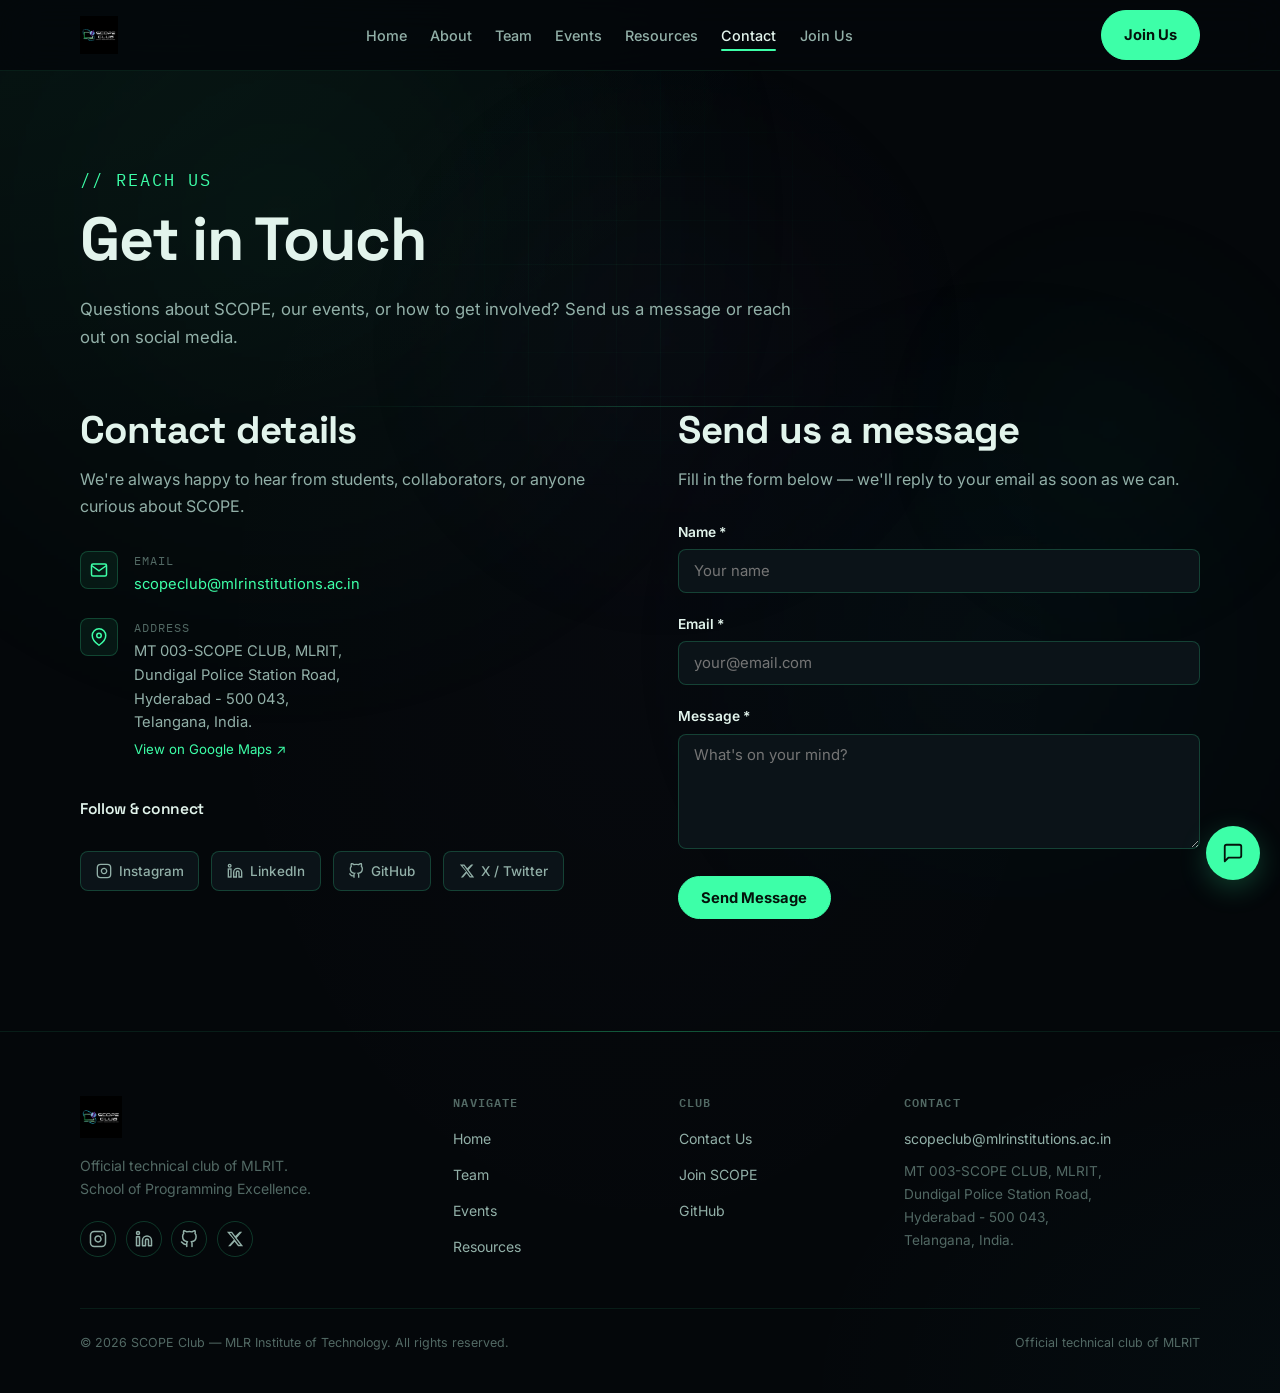
==== commit 3c268181: "feat: UX polish pass — hero event card, flip cards, code wallpaper, live AI chatbot arch, Lambda bac" ====
--- a/contact.html
+++ b/contact.html
@@ -7,6 +7,21 @@
   <link rel="icon" type="image/svg+xml" href="assets/favicon.svg" />
   <title>Contact — SCOPE Club | MLRIT</title>
   <meta name="description" content="Get in touch with SCOPE Club at MLRIT. Email, address, and social media links." />
+  <meta name="robots" content="index, follow" />
+  <link rel="canonical" href="contact.html" />
+
+  <!-- Open Graph -->
+  <meta property="og:title" content="Contact — SCOPE Club | MLRIT" />
+  <meta property="og:description" content="Reach SCOPE Club at MLRIT — email, address, and social media." />
+  <meta property="og:type" content="website" />
+  <meta property="og:image" content="assets/images/branding/scope-club-logo.jpg" />
+
+  <!-- Twitter / X Card -->
+  <meta name="twitter:card" content="summary" />
+  <meta name="twitter:site" content="@MlritScope" />
+  <meta name="twitter:title" content="Contact — SCOPE Club | MLRIT" />
+  <meta name="twitter:description" content="Reach SCOPE Club at MLRIT — email, address, and social media." />
+  <meta name="twitter:image" content="assets/images/branding/scope-club-logo.jpg" />
   <link rel="preconnect" href="https://fonts.googleapis.com" />
   <link rel="preconnect" href="https://fonts.gstatic.com" crossorigin />
   <link
--- a/css/styles.css
+++ b/css/styles.css
@@ -3612,4 +3612,169 @@
 .footer-socials a:active,
 .contact-social-btn:active {
   transform: scale(0.94);
+}
+
+/* ============================================================
+   HERO — FEATURED EVENT CARD
+   Shows the real AWS Cloud Trek 2026 poster with event meta.
+   ============================================================ */
+
+.hero-event-card {
+  position: relative;
+  width: min(320px, 90vw);
+  background: var(--bg-card);
+  border: 1px solid var(--border-strong);
+  border-radius: var(--radius-lg);
+  overflow: hidden;
+  box-shadow:
+    0 0 0 1px var(--border),
+    0 24px 64px rgba(0, 0, 0, 0.6),
+    0 0 40px rgba(61, 255, 168, 0.08);
+  transition: transform var(--dur-mid) var(--ease),
+    box-shadow var(--dur-mid) var(--ease);
+}
+
+@media (hover: hover) and (prefers-reduced-motion: no-preference) {
+  .hero-event-card:hover {
+    transform: translateY(-6px) scale(1.015);
+    box-shadow:
+      0 0 0 1px var(--border-mid),
+      0 32px 80px rgba(0, 0, 0, 0.65),
+      0 0 52px rgba(61, 255, 168, 0.14);
+  }
+}
+
+.hero-event-poster {
+  width: 100%;
+  background: var(--bg-elevated);
+  overflow: hidden;
+  /* contain the full poster — no cropping */
+  display: flex;
+  align-items: center;
+  justify-content: center;
+}
+
+.hero-event-poster img {
+  width: 100%;
+  height: auto;
+  max-height: 340px;
+  object-fit: contain;
+  object-position: center top;
+  display: block;
+  transition: transform var(--dur-slow) var(--ease);
+}
+
+@media (hover: hover) and (prefers-reduced-motion: no-preference) {
+  .hero-event-card:hover .hero-event-poster img {
+    transform: scale(1.03);
+  }
+}
+
+.hero-event-meta {
+  padding: 1rem 1.25rem 1.35rem;
+  display: flex;
+  flex-direction: column;
+  gap: 0.35rem;
+  border-top: 1px solid var(--border);
+}
+
+.hero-event-title {
+  font-family: var(--font-display);
+  font-size: 0.97rem;
+  font-weight: 700;
+  color: var(--text);
+  margin: 0;
+  line-height: 1.25;
+}
+
+.hero-event-detail {
+  font-family: var(--font-mono);
+  font-size: 0.72rem;
+  color: var(--text-faint);
+  margin: 0;
+  letter-spacing: 0.03em;
+}
+
+.hero-event-cta {
+  align-self: flex-start;
+  margin-top: 0.35rem;
+}
+
+/* Responsive: stack on narrow hero layouts */
+@media (max-width: 860px) {
+  .hero-inner {
+    grid-template-columns: 1fr;
+  }
+
+  .hero-event-card {
+    width: min(300px, 80vw);
+    margin: 0 auto;
+  }
+}
+
+@media (max-width: 480px) {
+  .hero-event-poster img {
+    max-height: 220px;
+  }
+}
+
+/* ============================================================
+   CHATBOT — MODE BADGE
+   Shows // AI (green) when live backend is active,
+   // offline (faint) when using the local knowledge base.
+   ============================================================ */
+
+.chat-mode-badge {
+  font-family: var(--font-mono);
+  font-size: 0.62rem;
+  letter-spacing: 0.07em;
+  padding: 0.15em 0.5em;
+  border-radius: var(--radius-xs);
+  display: inline-block;
+  line-height: 1.5;
+}
+
+.chat-mode-offline {
+  color: var(--text-faint);
+  background: transparent;
+}
+
+.chat-mode-ai {
+  color: var(--accent);
+  background: var(--accent-pale);
+  border: 1px solid var(--border);
+}
+
+/* ============================================================
+   CODE WALLPAPER CANVAS
+   Falls behind all content. Fixed position, full viewport.
+   Driven by js/codeWallpaper.js — only on index.html.
+   ============================================================ */
+#code-wallpaper {
+  position: fixed;
+  inset: 0;
+  z-index: 0;
+  /* same layer as particle canvas */
+  pointer-events: none;
+  opacity: 0;
+  /* starts hidden — JS fades it in */
+  transition: opacity 2.4s ease;
+}
+
+#code-wallpaper.is-ready {
+  opacity: 0.52;
+  /* final opacity — atmospheric, not dominant */
+}
+
+@media (max-width: 768px) {
+  #code-wallpaper.is-ready {
+    opacity: 0.34;
+    /* pull back further on mobile */
+  }
+}
+
+@media (prefers-reduced-motion: reduce) {
+  #code-wallpaper {
+    display: none;
+  }
 }
